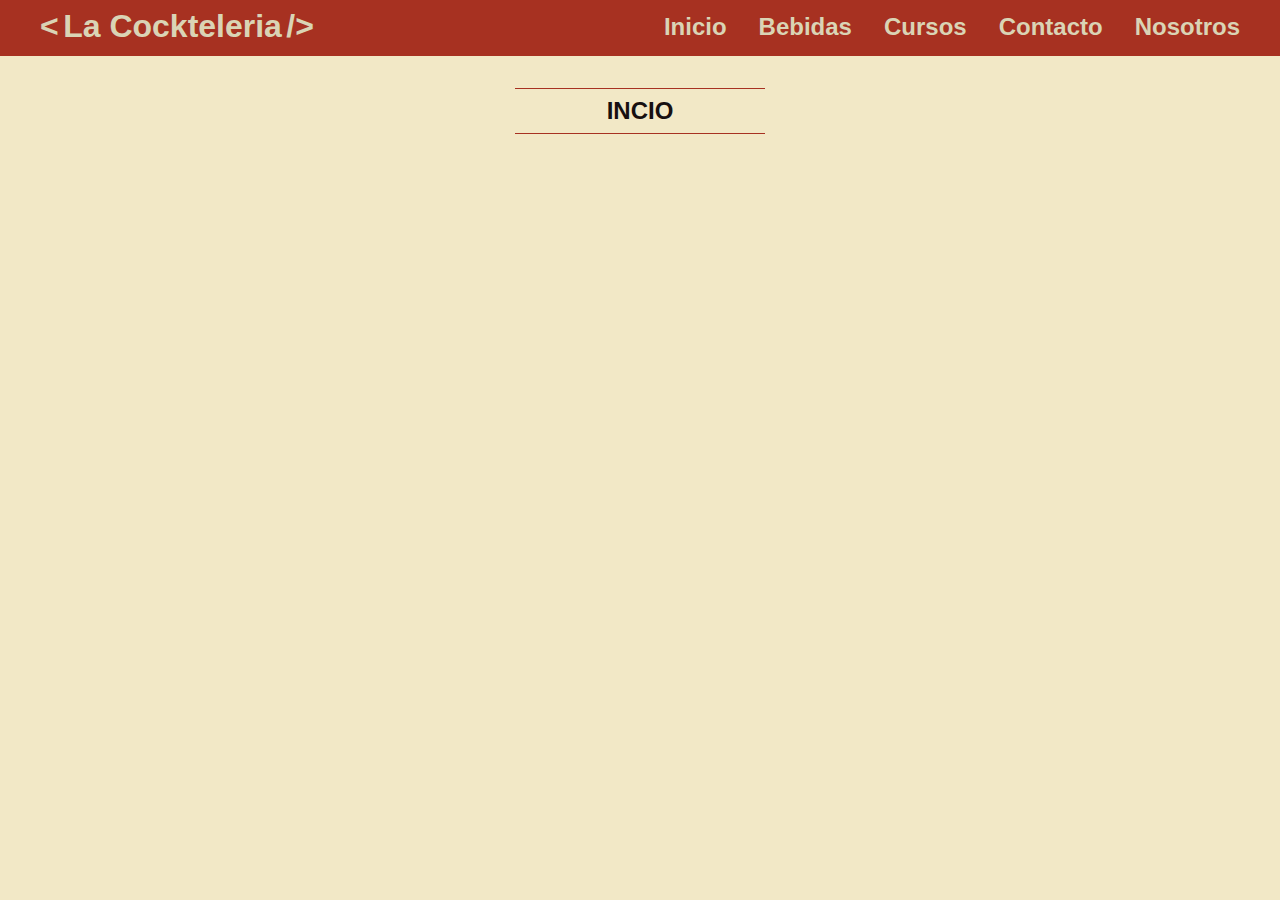
==== index.html @ a03c21a8 "added structure and contact section" ====
<!DOCTYPE html>
<html lang="es">
<head>
    <meta charset="UTF-8">
    <link rel="icon" href="./assets/icon.svg" />
    <meta name="viewport" content="width=device-width, initial-scale=1.0">
    <title>La Cockteleria</title>
    <link rel="stylesheet" href="style.css">
</head>
<body>
    <header class="header">
        <section class="container">
            <div class="logo">
                <a href="#">La Cockteleria</a>
            </div>
            <button class="menu-btn">
                <svg xmlns="http://www.w3.org/2000/svg" width="24" height="24" viewBox="0 0 24 24">
                    <path d="M4 6H20V8H4zM4 11H20V13H4zM4 16H20V18H4z" />
                </svg>
                <svg class="none" xmlns="http://www.w3.org/2000/svg" width="24" height="24" viewBox="0 0 24 24">
                    <path
                        d="M16.192 6.344L11.949 10.586 7.707 6.344 6.293 7.758 10.535 12 6.293 16.242 7.707 17.656 11.949 13.414 16.192 17.656 17.606 16.242 13.364 12 17.606 7.758z" />
                </svg>
            </button>
            <nav class="menu">
                <a href="/index.html">Inicio</a>
                <a href="/drinks.html">Bebidas</a>
                <a href="/courses.html">Cursos</a>
                <a href="/contact.html">Contacto</a>
                <a href="/about.html">Nosotros</a>
            </nav>            
        </section>
    </header>
        
    <section id="index" class="container">
        <h2 class="section-title">INCIO</h2>
    </section>
    <script src="script.js"></script>
</body>
</html>
---- style.css ----
/* ********** Custom Properties ********** */
:root {
    --first-color: #DAD4B5;
    --second-color: #A73121;
    --third-color: #F2E8C6;
    --white-color: #fff;
    --gray-dark-color: #423F3E;
    --black-color: #000;
    --link-color: #A73121;
    --title-color: #171010;
    --text-color: #423F3E;
    --black-alpha-color: rgba(0, 0, 0, 0.5);
    --font: 'Roboto', sans-serif;
    --max-width: 1200px;
    --header-height: 4rem;
  }

/* ********** Reset ********** */
html {
    box-sizing: border-box;
    font-family: var(--font);
    font-size: 16px;
    scroll-behavior: smooth;
  }
  
  *,
  *::after,
  *::before {
    box-sizing: inherit;
  }
  
  body {
    background-color:  var(--third-color);
    margin: 0;
    overflow-x: hidden;
    color: var(--text-color);
  }
  
  a {
    color: var(--link-color);
    transition: all 0.5s ease-out;
  }
  
  a:hover {
    opacity: 0.75;
  }
  
  h1 {
    margin: 0;
    font-size: 2rem;
  }
  
  h2 {
    margin: 0;
    font-size: 1.5rem;
  }
  
  h3 {
    margin: 0;
    font-size: 1.25rem;
  }
  
  h4 {
    margin: 0;
    font-size: 1rem;
  }
  
  h5 {
    margin: 0;
    font-size: 0.85rem;
  }
  
  h6 {
    margin: 0;
    font-size: 0.7rem;
  }
  
  img {
    max-width: 100%;
    height: auto;
  }
  
  p {
    line-height: 1.6;
  }
  
 @keyframes bouncel{ 
   0%{
     transform: translateY(30%);
   }
   100%{
     transform: translateY(0%);
   }
 }
 
  
  
  /* ********** Contact Form ********** */
  
  .contact-form {
    margin: 2rem auto;
    padding: 1rem;
    max-width: 800px;
  }
  
  .contact-form > * {
    padding: 0.5rem;
    margin: 1rem auto;
    display: block;
    width: 100%;
  }
  
  .contact-form input,
  .contact-form textarea {
    font-size: 0.85rem;
    font-family: var(--font);
  }
  
  .contact-form input {
    border: 0;
    padding-left: 0;
    border-bottom: thin solid var(--gray-dark-color);
  }
  
  .contact-form textarea {
    border: thin solid var(--gray-dark-color);
    resize: none;
  }
  
  .contact-form input[type="submit"] {
    margin-top: 0;
    cursor: pointer;
    transition: all 0.5s ease-out;
  }
  
  .contact-form input[type="submit"]:hover {
    opacity: 0.75;
  }
  
  .contact-form *::placeholder {
    color: var(--gray-dark-color);
  }
  
  .contact-form-response {
    padding: 1rem;
    width: 400px;
    text-align: center;
    background-color: var(--white-color);
  }
  .contact-form-response svg {
    margin-top: 2rem;
    width: 4rem;
    height: 4rem;
    fill: var(--first-color);
  }
  
  .modal#gracias:target {
    opacity: 1;
    pointer-events: auto;
  }
  
  @media screen and (min-width: 1024px) {
    .contact-form {
      display: grid;
      grid-template-columns: repeat(2, 1fr);
      column-gap: 1rem;
    }
    
    .contact-form input,
    .contact-form textarea {
      font-size: 1rem;
      background-color: var(--thrird-color);
    }
    
    .contact-form textarea,
    .contact-form-loader {
      grid-column: span 2;
    }
  
    .contact-form input[type="submit"] {
      margin-left: 0;
    }
  }
  
  /* ********** Menu ********** */
  .menu-btn {
    outline: thin solid var(--first-color);
    border: 0;
    cursor: pointer;
    border-radius: 2px;
    background-color: var(--first-color);
  }
  
  .menu-btn svg {
    fill: var(--second-color);
  }
  
  .menu {
    position: fixed;
    left: 0;
    bottom: var(--header-height);
    width: 100%;
    display: flex;
    flex-direction: column;
    background-color: var(--second-color);
    opacity: 0;
    pointer-events: none;
    transition: opacity 0.5s ease;
  }
  
  .menu.is-active {
    opacity: 1;
    pointer-events: auto;
  }
  
  .menu a {
    padding: 1rem;
    font-size: 1.5rem;
    font-weight: bold;
    text-align: center;
    text-decoration: none;
    color: var(--first-color);
  }
  
  .menu a:hover {
    color: var(--white-color);
    background-color: var(--first-color);
  }
  
  @media screen and (min-width: 1024px) {
    .menu-btn {
      display: none;
    }
  
    .menu {
      position: static;
      width: auto;
      flex-direction: row;
      opacity: 1;
      pointer-events: auto;
    }
  
    .menu a {
      padding: 0 1rem;
    }
  
    .menu a:last-child {
      padding-right: 0;
    }
  
    .menu a:hover {
      background-color: transparent;
    }
  }
  
  /* ********** Modal ********** */
  .modal {
    position: fixed;
    z-index: 999;
    top: 0;
    right: 0;
    bottom: 0;
    left: 0;
    display: flex;
    justify-content: center;
    align-items: center;
    background-color: var(--black-alpha-color);
    opacity: 0;
    pointer-events: none;
    transition: all 1s;
  }
  
  .modal-content {
    position: relative;
  }
  
  .modal-close {
    position: absolute;
    top: 1rem;
    right: 1rem;
  }
  
  .modal-close svg {
    width: 3rem;
    height: 3rem;
    fill: var(--second-color);
  }
  
  
  /* ********** Utilities ********** */
  
  
  .box-shadow-1 {
    box-shadow: 0.25rem 0.25rem 1rem rgba(82, 5, 5, 0.5);
  }
  
  .btn {
    border-radius: 0.5rem;
    padding: 1rem;
    display: inline-block;
    width: 200px;
    font-weight: bold;
    text-align: center;
    text-decoration: none;
    color: var(--first-color);
    background-color: var(--second-color) !important;
  }
  
  .container {
    margin-left: auto;
    margin-right: auto;
    max-width: var(--max-width);
  }
 
  .none {
    display: none;
  }
  
  .section {
    padding: 2rem 1rem;
  }
  
  .section-title {
    border-top: thin solid var(--second-color);
    border-bottom: thin solid var(--second-color);
    margin: 2rem auto;
    padding: 0.5rem 1rem;
    width: 250px;
    text-align: center;
    color: var(--title-color);
  }
  
  .text-center {
    text-align: center;
  }
  
  .text-left {
    text-align: left;
  }
  
  .text-right {
    text-align: right;
  }
  
  @media screen and (min-width: 1024px) {
    .full-lg-screen {
      width: 100%;
      min-height: 100vh;
    }
  
    .text-lg-center {
      text-align: center;
    }
  
    .text-lg-left {
      text-align: left;
    }
  
    .text-lg-right {
      text-align: right;
    }
  }
  
  /* ********** Site Styles ********** */
  
  .contact-card {
    margin: 1rem auto;
    padding: 1rem;
    width: 100%;
    height: 144px;
    display: flex;
    flex-direction: column;
    justify-content: space-around;
    align-items: center;
  }
  
  .contact-card > svg {
    width: 2rem;
    height: 2rem;
    fill: var(--second-color);
  }
  
  .contact-card > small {
    margin-top: -1rem;
  }
  
  .header {
    position: fixed;
    left: 0;
    bottom: 0;
    z-index: 999;
    padding: 1rem;
    width: 100%;
    height: var(--header-height);
    background-color: var(--second-color);
  }
  
  .header > .container {
    display: flex;
    justify-content: space-between;
    align-items: center;
  }
  
  .logo a{
    color: var(--first-color);
    font-weight: bold;
    font-size: 2rem;
    text-decoration: none;
  }
  .logo::before{
    content: "<";
    color: var(--first-color);
    font-weight: bold;
    font-size: 2rem;
  }
  .logo::after{
    content: "/>";
    color: var(--first-color);
    font-weight: bold;
    font-size: 2rem;
  }
  
  
  .social-media a {
    padding: 0 0.4rem;
    text-decoration: none;
  }
  
  .social-media img {
    width: 1rem;
    height: 1rem;
  }
  
  @media screen and (min-width: 768px) {
    .contact-cards {
      display: grid;
      grid-template-columns: repeat(2, 48%);
      justify-content: space-between;    }
  

  }
  
  @media screen and (min-width: 1024px) {
    .contact-cards {
      grid-template-columns: repeat(4, 24%);
    }
  
    .footer {
      margin-bottom: 0;
    }
  
    .header {
      position: sticky;
      top: 0;
      padding: 0.5rem;
      height: calc(var(--header-height) - 0.5rem);
    }
  }
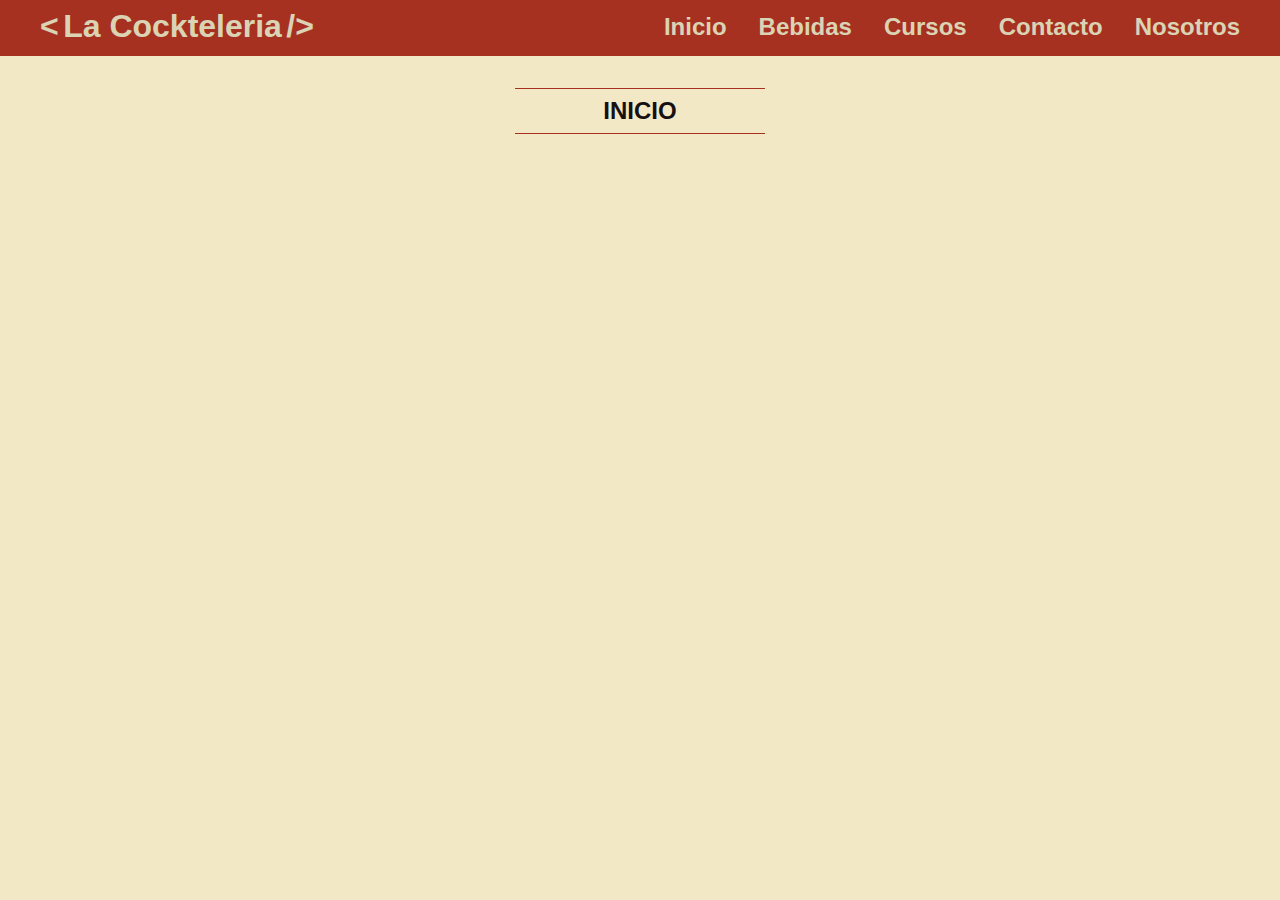
==== commit 3bc619fc: "Fix_Index" ====
--- a/index.html
+++ b/index.html
@@ -33,7 +33,7 @@
     </header>
         
     <section id="index" class="container">
-        <h2 class="section-title">INCIO</h2>
+        <h2 class="section-title">INICIO</h2>
     </section>
     <script src="script.js"></script>
 </body>
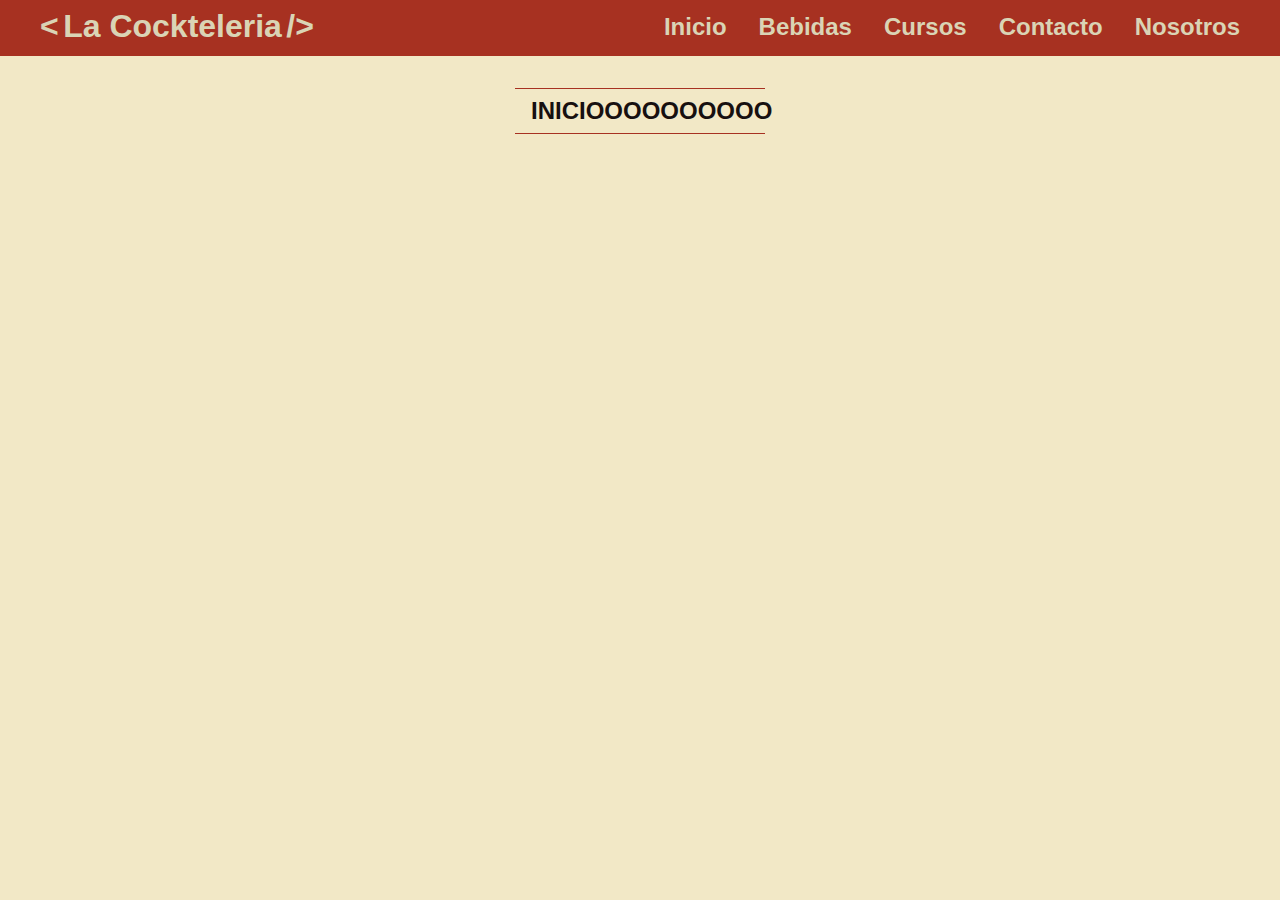
==== commit 7d1d7544: "prueba" ====
--- a/index.html
+++ b/index.html
@@ -33,7 +33,7 @@
     </header>
         
     <section id="index" class="container">
-        <h2 class="section-title">INICIO</h2>
+        <h2 class="section-title">INICIOOOOOOOOOO</h2>
     </section>
     <script src="script.js"></script>
 </body>
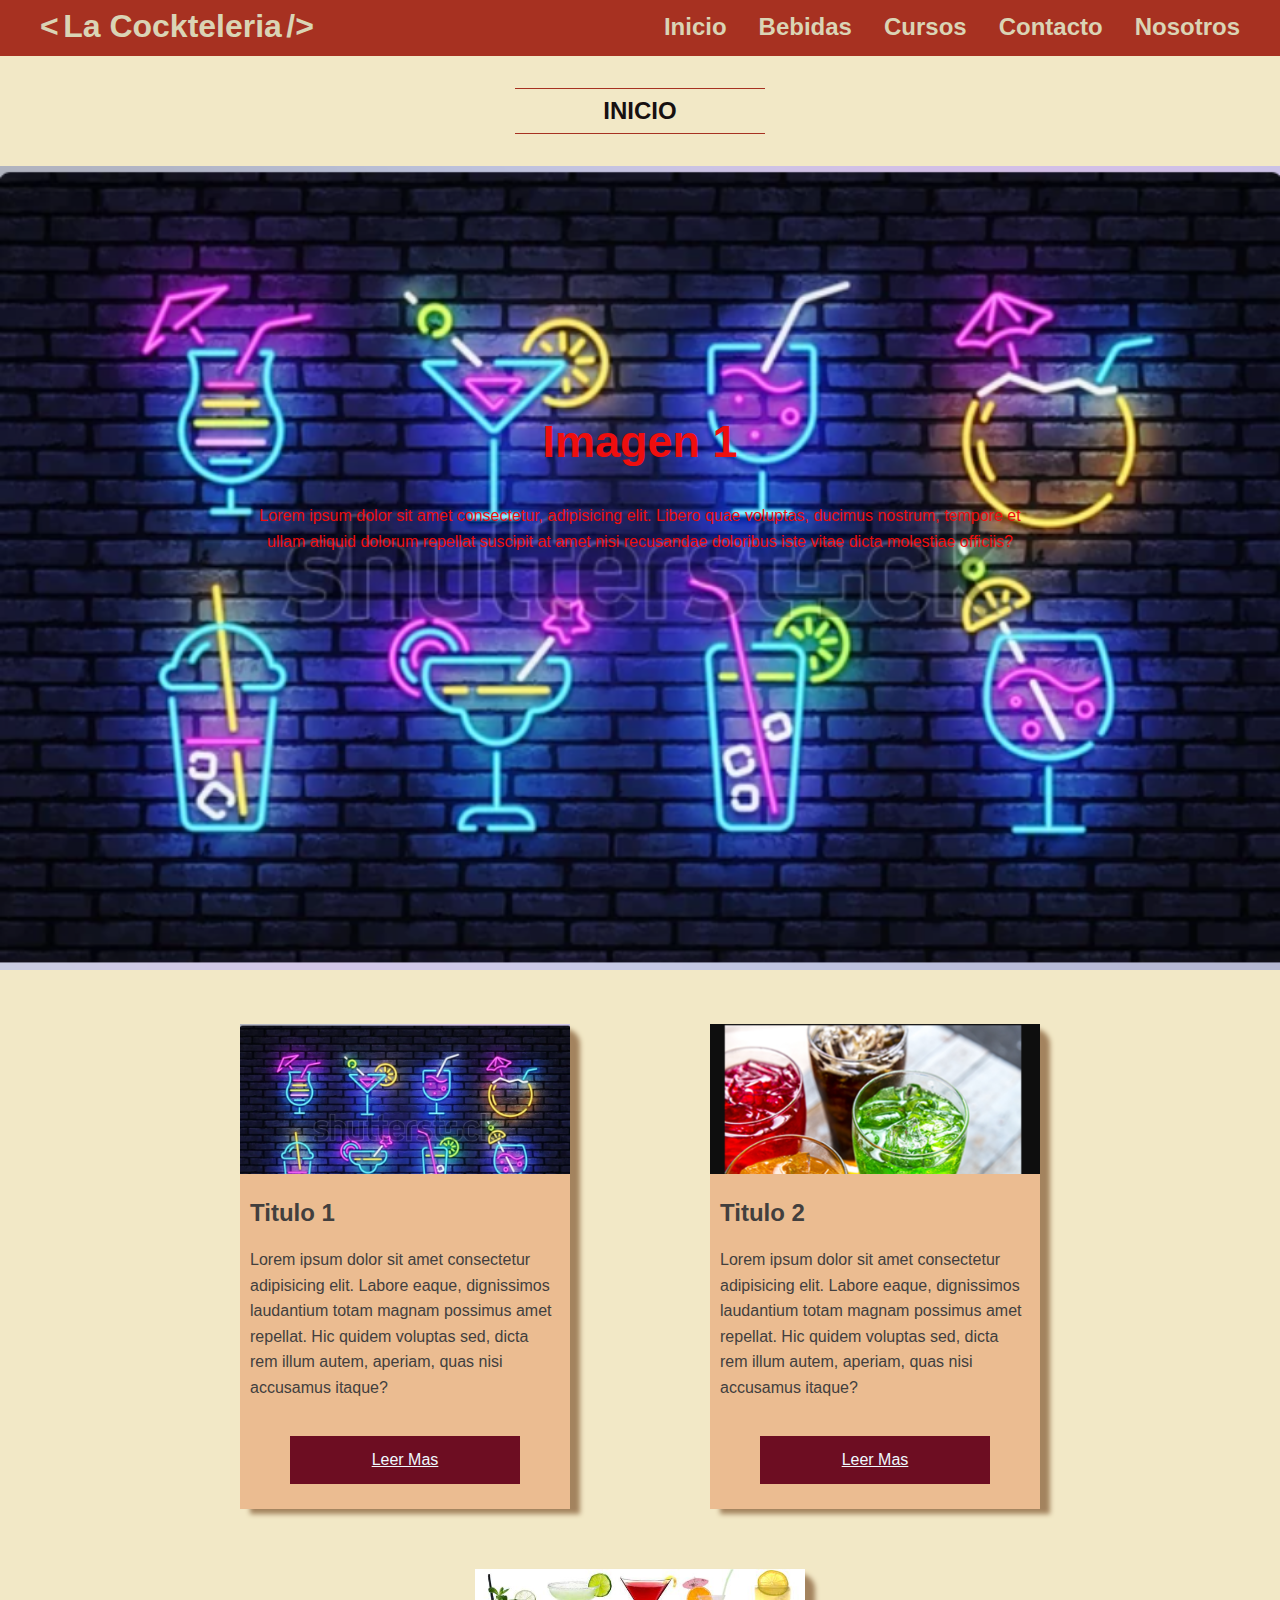
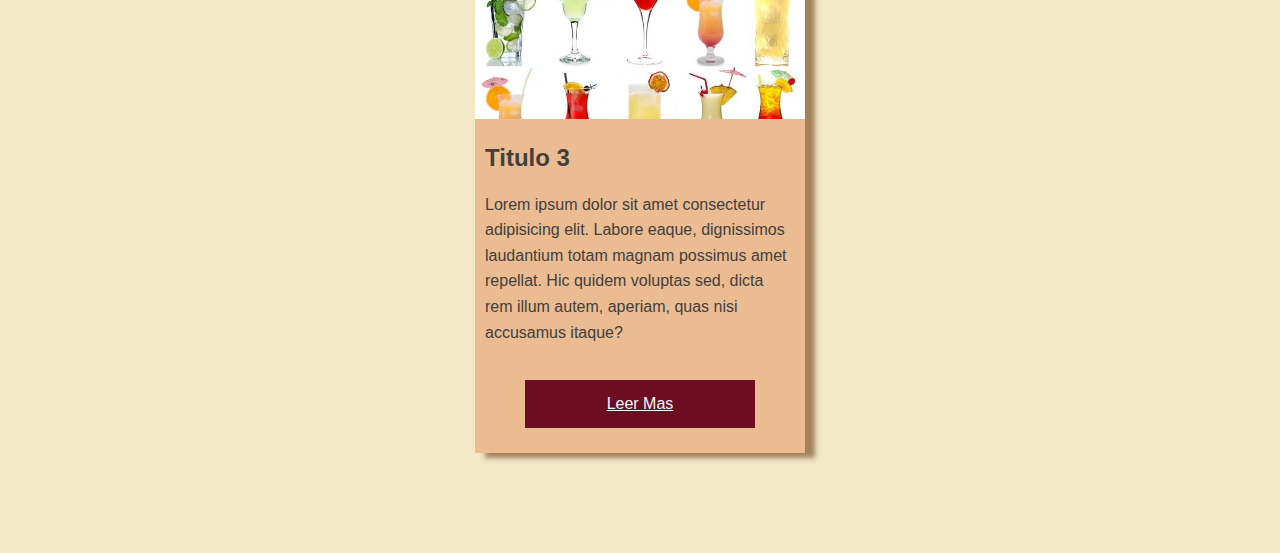
==== commit 19e5bf3d: "carrucel y cartas" ====
--- a/index.html
+++ b/index.html
@@ -5,7 +5,9 @@
     <link rel="icon" href="./assets/icon.svg" />
     <meta name="viewport" content="width=device-width, initial-scale=1.0">
     <title>La Cockteleria</title>
+    <link rel="stylesheet" href="styleinicio.css">
     <link rel="stylesheet" href="style.css">
+    
 </head>
 <body>
     <header class="header">
@@ -33,8 +35,88 @@
     </header>
         
     <section id="index" class="container">
-        <h2 class="section-title">INICIOOOOOOOOOO</h2>
+        <h2 class="section-title">INICIO</h2>
     </section>
     <script src="script.js"></script>
+  
+     <div class="slider-box">
+     <ul>
+        <li>
+            <img src="foto1.PNG" alt="">
+            <div class="textocarrucel">
+                <h2>Imagen 1</h2>
+                <p> Lorem ipsum dolor sit amet consectetur, adipisicing elit. Libero quae 
+                    voluptas, ducimus nostrum, tempore et ullam aliquid dolorum repellat 
+                    suscipit at amet nisi recusandae doloribus iste vitae dicta molestiae 
+                    officiis?</p>
+            
+            </div>
+        </li>
+        <li>
+            <img src="foto2.PNG" alt="">
+            <div class="textocarrucel">
+                <h2>Imagen 2</h2>
+                <p> Lorem ipsum dolor sit amet consectetur, adipisicing elit. Libero quae 
+                    voluptas, ducimus nostrum, tempore et ullam aliquid dolorum repellat 
+                    suscipit at amet nisi recusandae doloribus iste vitae dicta molestiae 
+                    officiis?</p>
+            
+            </div>
+        </li>
+        <li>
+            <img src="productos-diaego.jpg" alt="">
+            <div class="textocarrucel">
+                <h2>Imagen 3</h2>
+                <p> Lorem ipsum dolor sit amet consectetur, adipisicing elit. Libero quae 
+                    voluptas, ducimus nostrum, tempore et ullam aliquid dolorum repellat 
+                    suscipit at amet nisi recusandae doloribus iste vitae dicta molestiae 
+                    officiis?</p>
+            
+            </div>
+        </li>
+        <li>
+            <img src="IMAGEN-kArE-U21627094969fhG-620x370@abc.jpg" alt="">
+            <div class="textocarrucel">
+                <h2>Imagen 4</h2>
+                <p> Lorem ipsum dolor sit amet consectetur, adipisicing elit. Libero quae 
+                    voluptas, ducimus nostrum, tempore et ullam aliquid dolorum repellat 
+                    suscipit at amet nisi recusandae doloribus iste vitae dicta molestiae 
+                    officiis?</p>
+            
+            </div>
+        </li>
+     </ul>   
+    </div>
+    <section class="contenedor">
+        <div class="carta">
+        <div class="card-img car-1"></div>
+        <h2>Titulo 1</h2>
+        <p>Lorem ipsum dolor sit amet consectetur adipisicing elit.
+            Labore eaque, dignissimos laudantium totam magnam possimus amet repellat.
+            Hic quidem voluptas sed, dicta rem illum autem, aperiam, quas nisi accusamus 
+            itaque?</p>
+            <a href="">Leer Mas</a>
+        </div>
+        <div class="carta">
+            <div class="card-img car-2"></div>
+            <h2>Titulo 2</h2>
+            <p>Lorem ipsum dolor sit amet consectetur adipisicing elit.
+                Labore eaque, dignissimos laudantium totam magnam possimus amet repellat.
+                Hic quidem voluptas sed, dicta rem illum autem, aperiam, quas nisi accusamus 
+                itaque?</p>
+                <a href="">Leer Mas</a>
+            </div>
+            <div class="carta">
+                <div class="card-img car-3 "></div>
+                <h2>Titulo 3</h2>
+                <p>Lorem ipsum dolor sit amet consectetur adipisicing elit.
+                    Labore eaque, dignissimos laudantium totam magnam possimus amet repellat.
+                    Hic quidem voluptas sed, dicta rem illum autem, aperiam, quas nisi accusamus 
+                    itaque?</p>
+                    <a href="">Leer Mas</a>
+                </div>
+    </section>
+  </body>
+</html>
 </body>
 </html>--- a/styleinicio.css
+++ b/styleinicio.css
@@ -0,0 +1,135 @@
+* {
+    margin: 0;
+    padding: 0;
+    box-sizing: border-box;
+}
+
+.slider-box{
+    width: 1280px;
+    height: auto;
+    margin: auto;
+    overflow: hidden;
+}
+
+.slider-box ul {
+    display: flex;
+    padding: 0;
+    width: 400%;
+    animation: slide 20s infinite alternate ease-in-out;
+    -webkit-animation: slide 20s infinite alternate ease-in-out;
+}
+.slider-box li {
+    width: 100%;
+    list-style: none;
+    position: relative;
+}
+.textocarrucel{
+    position: absolute;
+    text-align: center;
+    padding: 0 250px;
+    top: 250px;
+    color: #ee0e0e;
+}
+.textocarrucel h2{
+    font-size: 45px;
+    margin-bottom: 35px;
+}
+.slider-box img{
+    width: 100%;
+}
+@keyframes slide {
+    0% {margin-left: 0;}
+    20% {margin-left: 0;}
+    25% {margin-left: -100%;}
+    45% {margin-left: -100%;}
+    50% {margin-left: -200%;}
+    70% {margin-left: -200%;}
+    75% {margin-left: -300%;}
+    100% {margin-left: -300%;}
+}
+@media(max-width: 991px){
+  body{
+    padding: 30px;
+  }
+
+.slider-box { 
+    width: 100%;
+  }
+  .textocarrucel{
+    top: 50px;
+    padding: 0 35px;
+  }
+  .textocarrucel h2{ 
+    font-size: 35px;
+    margin-bottom: 15px;
+}
+.textocarrucel p {
+font-size: 15px;
+}
+}
+.contenedor{
+    margin: 10px 10px 70px 10px;
+    padding: auto;
+    display: flex;
+    justify-content: center;
+    flex-wrap: wrap;
+    
+
+}
+.carta{
+    background-color: #ebbc91;
+    width: 330px;
+    /* height: 400px; */
+    margin: 30px 70px;
+    border-radius:15px 15px 0 0  ;
+    -webkit-border-radius:15px 15px 0 0  ;
+    -moz-border-radius:15px 15px 0 0  ;
+    -ms-border-radius:15px 15px 0 0  ;
+    -o-border-radius:15px 15px 0 0  ;
+    box-shadow: 10px 5px 5px rgb(163, 131, 94);
+}
+.card-img{
+    background-color: rgb(173, 43, 10);
+    height: 150px;
+    margin-bottom: 15px;
+    background-size: cover;
+}
+.car-1 {
+    background-image: url(foto1.PNG);
+}
+.car-2 {
+    background-image: url(foto2.PNG);
+}
+.car-3 {
+    background-image: url(IMAGEN-kArE-U21627094969fhG-620x370@abc.jpg);
+}
+.carta h2{
+ padding: 10px;
+}
+.carta p{
+   padding: 10px; 
+}
+.carta a {
+    background-color: rgb(109, 13, 34);
+    color: aliceblue;
+    padding: 15px 20px;
+    display: block;
+    text-align: center;
+    margin: 25px 50px;
+}
+.carta:hover{
+    color: rgb(237, 210, 173);
+    background-color: rgb(185, 58, 19);
+    transform: scale(1.03);
+    -webkit-transform: scale(1.03);
+    -moz-transform: scale(1.03);
+    -ms-transform: scale(1.03);
+    -o-transform: scale(1.03);
+    transition: all 1s ease;
+    -webkit-transition: all 1s ease;
+    -moz-transition: all 1s ease;
+    -ms-transition: all 1s ease;
+    -o-transition: all 1s ease;
+    text-decoration: none;
+}
+
--- a/style.css
+++ b/style.css
@@ -1,458 +1,452 @@
 /* ********** Custom Properties ********** */
 :root {
-    --first-color: #DAD4B5;
-    --second-color: #A73121;
-    --third-color: #F2E8C6;
-    --white-color: #fff;
-    --gray-dark-color: #423F3E;
-    --black-color: #000;
-    --link-color: #A73121;
-    --title-color: #171010;
-    --text-color: #423F3E;
-    --black-alpha-color: rgba(0, 0, 0, 0.5);
-    --font: 'Roboto', sans-serif;
-    --max-width: 1200px;
-    --header-height: 4rem;
-  }
+  --first-color: #dad4b5;
+  --second-color: #a73121;
+  --third-color: #f2e8c6;
+  --white-color: #fff;
+  --gray-dark-color: #423f3e;
+  --black-color: #000;
+  --link-color: #a73121;
+  --title-color: #171010;
+  --text-color: #423f3e;
+  --black-alpha-color: rgba(0, 0, 0, 0.5);
+  --font: 'Roboto', sans-serif;
+  --max-width: 1200px;
+  --header-height: 4rem;
+}
 
 /* ********** Reset ********** */
 html {
-    box-sizing: border-box;
-    font-family: var(--font);
-    font-size: 16px;
-    scroll-behavior: smooth;
-  }
-  
-  *,
-  *::after,
-  *::before {
-    box-sizing: inherit;
-  }
-  
-  body {
-    background-color:  var(--third-color);
-    margin: 0;
-    overflow-x: hidden;
-    color: var(--text-color);
-  }
-  
-  a {
-    color: var(--link-color);
-    transition: all 0.5s ease-out;
-  }
-  
-  a:hover {
-    opacity: 0.75;
-  }
-  
-  h1 {
-    margin: 0;
-    font-size: 2rem;
-  }
-  
-  h2 {
-    margin: 0;
-    font-size: 1.5rem;
-  }
-  
-  h3 {
-    margin: 0;
-    font-size: 1.25rem;
-  }
-  
-  h4 {
-    margin: 0;
-    font-size: 1rem;
-  }
-  
-  h5 {
-    margin: 0;
-    font-size: 0.85rem;
-  }
-  
-  h6 {
-    margin: 0;
-    font-size: 0.7rem;
-  }
-  
-  img {
-    max-width: 100%;
-    height: auto;
-  }
-  
-  p {
-    line-height: 1.6;
-  }
-  
- @keyframes bouncel{ 
-   0%{
-     transform: translateY(30%);
-   }
-   100%{
-     transform: translateY(0%);
-   }
- }
- 
-  
-  
-  /* ********** Contact Form ********** */
-  
+  box-sizing: border-box;
+  font-family: var(--font);
+  font-size: 16px;
+  scroll-behavior: smooth;
+}
+
+*,
+*::after,
+*::before {
+  box-sizing: inherit;
+}
+
+body {
+  background-color: var(--third-color);
+  margin: 0;
+  overflow-x: hidden;
+  color: var(--text-color);
+}
+
+a {
+  color: var(--link-color);
+  transition: all 0.5s ease-out;
+}
+
+a:hover {
+  opacity: 0.75;
+}
+
+h1 {
+  margin: 0;
+  font-size: 2rem;
+}
+
+h2 {
+  margin: 0;
+  font-size: 1.5rem;
+}
+
+h3 {
+  margin: 0;
+  font-size: 1.25rem;
+}
+
+h4 {
+  margin: 0;
+  font-size: 1rem;
+}
+
+h5 {
+  margin: 0;
+  font-size: 0.85rem;
+}
+
+h6 {
+  margin: 0;
+  font-size: 0.7rem;
+}
+
+img {
+  max-width: 100%;
+  height: auto;
+}
+
+p {
+  line-height: 1.6;
+}
+
+@keyframes bouncel {
+  0% {
+    transform: translateY(30%);
+  }
+  100% {
+    transform: translateY(0%);
+  }
+}
+
+/* ********** Contact Form ********** */
+
+.contact-form {
+  margin: 2rem auto;
+  padding: 1rem;
+  max-width: 800px;
+}
+
+.contact-form > * {
+  padding: 0.5rem;
+  margin: 1rem auto;
+  display: block;
+  width: 100%;
+}
+
+.contact-form input,
+.contact-form textarea {
+  font-size: 0.85rem;
+  font-family: var(--font);
+}
+
+.contact-form input {
+  border: 0;
+  padding-left: 0;
+  border-bottom: thin solid var(--gray-dark-color);
+}
+
+.contact-form textarea {
+  border: thin solid var(--gray-dark-color);
+  resize: none;
+}
+
+.contact-form input[type='submit'] {
+  margin-top: 0;
+  cursor: pointer;
+  transition: all 0.5s ease-out;
+}
+
+.contact-form input[type='submit']:hover {
+  opacity: 0.75;
+}
+
+.contact-form *::placeholder {
+  color: var(--gray-dark-color);
+}
+
+.contact-form-response {
+  padding: 1rem;
+  width: 400px;
+  text-align: center;
+  background-color: var(--white-color);
+}
+.contact-form-response svg {
+  margin-top: 2rem;
+  width: 4rem;
+  height: 4rem;
+  fill: var(--first-color);
+}
+
+.modal#gracias:target {
+  opacity: 1;
+  pointer-events: auto;
+}
+
+@media screen and (min-width: 1024px) {
   .contact-form {
-    margin: 2rem auto;
-    padding: 1rem;
-    max-width: 800px;
-  }
-  
-  .contact-form > * {
-    padding: 0.5rem;
-    margin: 1rem auto;
-    display: block;
-    width: 100%;
-  }
-  
+    display: grid;
+    grid-template-columns: repeat(2, 1fr);
+    column-gap: 1rem;
+  }
+
   .contact-form input,
   .contact-form textarea {
-    font-size: 0.85rem;
-    font-family: var(--font);
-  }
-  
-  .contact-form input {
-    border: 0;
-    padding-left: 0;
-    border-bottom: thin solid var(--gray-dark-color);
-  }
-  
-  .contact-form textarea {
-    border: thin solid var(--gray-dark-color);
-    resize: none;
-  }
-  
-  .contact-form input[type="submit"] {
-    margin-top: 0;
-    cursor: pointer;
-    transition: all 0.5s ease-out;
-  }
-  
-  .contact-form input[type="submit"]:hover {
-    opacity: 0.75;
-  }
-  
-  .contact-form *::placeholder {
-    color: var(--gray-dark-color);
-  }
-  
-  .contact-form-response {
-    padding: 1rem;
-    width: 400px;
-    text-align: center;
-    background-color: var(--white-color);
-  }
-  .contact-form-response svg {
-    margin-top: 2rem;
-    width: 4rem;
-    height: 4rem;
-    fill: var(--first-color);
-  }
-  
-  .modal#gracias:target {
+    font-size: 1rem;
+    background-color: var(--thrird-color);
+  }
+
+  .contact-form textarea,
+  .contact-form-loader {
+    grid-column: span 2;
+  }
+
+  .contact-form input[type='submit'] {
+    margin-left: 0;
+  }
+}
+
+/* ********** Menu ********** */
+.menu-btn {
+  outline: thin solid var(--first-color);
+  border: 0;
+  cursor: pointer;
+  border-radius: 2px;
+  background-color: var(--first-color);
+}
+
+.menu-btn svg {
+  fill: var(--second-color);
+}
+
+.menu {
+  position: fixed;
+  left: 0;
+  bottom: var(--header-height);
+  width: 100%;
+  display: flex;
+  flex-direction: column;
+  background-color: var(--second-color);
+  opacity: 0;
+  pointer-events: none;
+  transition: opacity 0.5s ease;
+}
+
+.menu.is-active {
+  opacity: 1;
+  pointer-events: auto;
+}
+
+.menu a {
+  padding: 1rem;
+  font-size: 1.5rem;
+  font-weight: bold;
+  text-align: center;
+  text-decoration: none;
+  color: var(--first-color);
+}
+
+.menu a:hover {
+  color: var(--white-color);
+  background-color: var(--first-color);
+}
+
+@media screen and (min-width: 1024px) {
+  .menu-btn {
+    display: none;
+  }
+
+  .menu {
+    position: static;
+    width: auto;
+    flex-direction: row;
     opacity: 1;
     pointer-events: auto;
   }
-  
-  @media screen and (min-width: 1024px) {
-    .contact-form {
-      display: grid;
-      grid-template-columns: repeat(2, 1fr);
-      column-gap: 1rem;
-    }
-    
-    .contact-form input,
-    .contact-form textarea {
-      font-size: 1rem;
-      background-color: var(--thrird-color);
-    }
-    
-    .contact-form textarea,
-    .contact-form-loader {
-      grid-column: span 2;
-    }
-  
-    .contact-form input[type="submit"] {
-      margin-left: 0;
-    }
-  }
-  
-  /* ********** Menu ********** */
-  .menu-btn {
-    outline: thin solid var(--first-color);
-    border: 0;
-    cursor: pointer;
-    border-radius: 2px;
-    background-color: var(--first-color);
-  }
-  
-  .menu-btn svg {
-    fill: var(--second-color);
-  }
-  
-  .menu {
-    position: fixed;
-    left: 0;
-    bottom: var(--header-height);
+
+  .menu a {
+    padding: 0 1rem;
+  }
+
+  .menu a:last-child {
+    padding-right: 0;
+  }
+
+  .menu a:hover {
+    background-color: transparent;
+  }
+}
+
+/* ********** Modal ********** */
+.modal {
+  position: fixed;
+  z-index: 999;
+  top: 0;
+  right: 0;
+  bottom: 0;
+  left: 0;
+  display: flex;
+  justify-content: center;
+  align-items: center;
+  background-color: var(--black-alpha-color);
+  opacity: 0;
+  pointer-events: none;
+  transition: all 1s;
+}
+
+.modal-content {
+  position: relative;
+}
+
+.modal-close {
+  position: absolute;
+  top: 1rem;
+  right: 1rem;
+}
+
+.modal-close svg {
+  width: 3rem;
+  height: 3rem;
+  fill: var(--second-color);
+}
+
+/* ********** Utilities ********** */
+
+.box-shadow-1 {
+  box-shadow: 0.25rem 0.25rem 1rem rgba(82, 5, 5, 0.5);
+}
+
+.btn {
+  border-radius: 0.5rem;
+  padding: 1rem;
+  display: inline-block;
+  width: 200px;
+  font-weight: bold;
+  text-align: center;
+  text-decoration: none;
+  color: var(--first-color);
+  background-color: var(--second-color) !important;
+}
+
+.container {
+  margin-left: auto;
+  margin-right: auto;
+  max-width: var(--max-width);
+}
+
+.none {
+  display: none;
+}
+
+.section {
+  padding: 2rem 1rem;
+}
+
+.section-title {
+  border-top: thin solid var(--second-color);
+  border-bottom: thin solid var(--second-color);
+  margin: 2rem auto;
+  padding: 0.5rem 1rem;
+  width: 250px;
+  text-align: center;
+  color: var(--title-color);
+}
+
+.text-center {
+  text-align: center;
+}
+
+.text-left {
+  text-align: left;
+}
+
+.text-right {
+  text-align: right;
+}
+
+@media screen and (min-width: 1024px) {
+  .full-lg-screen {
     width: 100%;
-    display: flex;
-    flex-direction: column;
-    background-color: var(--second-color);
-    opacity: 0;
-    pointer-events: none;
-    transition: opacity 0.5s ease;
-  }
-  
-  .menu.is-active {
-    opacity: 1;
-    pointer-events: auto;
-  }
-  
-  .menu a {
-    padding: 1rem;
-    font-size: 1.5rem;
-    font-weight: bold;
+    min-height: 100vh;
+  }
+
+  .text-lg-center {
     text-align: center;
-    text-decoration: none;
-    color: var(--first-color);
-  }
-  
-  .menu a:hover {
-    color: var(--white-color);
-    background-color: var(--first-color);
-  }
-  
-  @media screen and (min-width: 1024px) {
-    .menu-btn {
-      display: none;
-    }
-  
-    .menu {
-      position: static;
-      width: auto;
-      flex-direction: row;
-      opacity: 1;
-      pointer-events: auto;
-    }
-  
-    .menu a {
-      padding: 0 1rem;
-    }
-  
-    .menu a:last-child {
-      padding-right: 0;
-    }
-  
-    .menu a:hover {
-      background-color: transparent;
-    }
-  }
-  
-  /* ********** Modal ********** */
-  .modal {
-    position: fixed;
-    z-index: 999;
+  }
+
+  .text-lg-left {
+    text-align: left;
+  }
+
+  .text-lg-right {
+    text-align: right;
+  }
+}
+
+/* ********** Site Styles ********** */
+
+.contact-card {
+  margin: 1rem auto;
+  padding: 1rem;
+  width: 100%;
+  height: 144px;
+  display: flex;
+  flex-direction: column;
+  justify-content: space-around;
+  align-items: center;
+}
+
+.contact-card > svg {
+  width: 2rem;
+  height: 2rem;
+  fill: var(--second-color);
+}
+
+.contact-card > small {
+  margin-top: -1rem;
+}
+
+.header {
+  position: fixed;
+  left: 0;
+  bottom: 0;
+  z-index: 999;
+  padding: 1rem;
+  width: 100%;
+  height: var(--header-height);
+  background-color: var(--second-color);
+}
+
+.header > .container {
+  display: flex;
+  justify-content: space-between;
+  align-items: center;
+}
+
+.logo a {
+  color: var(--first-color);
+  font-weight: bold;
+  font-size: 2rem;
+  text-decoration: none;
+}
+.logo::before {
+  content: '<';
+  color: var(--first-color);
+  font-weight: bold;
+  font-size: 2rem;
+}
+.logo::after {
+  content: '/>';
+  color: var(--first-color);
+  font-weight: bold;
+  font-size: 2rem;
+}
+
+.social-media a {
+  padding: 0 0.4rem;
+  text-decoration: none;
+}
+
+.social-media img {
+  width: 1rem;
+  height: 1rem;
+}
+
+@media screen and (min-width: 768px) {
+  .contact-cards {
+    display: grid;
+    grid-template-columns: repeat(2, 48%);
+    justify-content: space-between;
+  }
+}
+
+@media screen and (min-width: 1024px) {
+  .contact-cards {
+    grid-template-columns: repeat(4, 24%);
+  }
+
+  .footer {
+    margin-bottom: 0;
+  }
+
+  .header {
+    position: sticky;
     top: 0;
-    right: 0;
-    bottom: 0;
-    left: 0;
-    display: flex;
-    justify-content: center;
-    align-items: center;
-    background-color: var(--black-alpha-color);
-    opacity: 0;
-    pointer-events: none;
-    transition: all 1s;
-  }
-  
-  .modal-content {
-    position: relative;
-  }
-  
-  .modal-close {
-    position: absolute;
-    top: 1rem;
-    right: 1rem;
-  }
-  
-  .modal-close svg {
-    width: 3rem;
-    height: 3rem;
-    fill: var(--second-color);
-  }
-  
-  
-  /* ********** Utilities ********** */
-  
-  
-  .box-shadow-1 {
-    box-shadow: 0.25rem 0.25rem 1rem rgba(82, 5, 5, 0.5);
-  }
-  
-  .btn {
-    border-radius: 0.5rem;
-    padding: 1rem;
-    display: inline-block;
-    width: 200px;
-    font-weight: bold;
-    text-align: center;
-    text-decoration: none;
-    color: var(--first-color);
-    background-color: var(--second-color) !important;
-  }
-  
-  .container {
-    margin-left: auto;
-    margin-right: auto;
-    max-width: var(--max-width);
-  }
- 
-  .none {
-    display: none;
-  }
-  
-  .section {
-    padding: 2rem 1rem;
-  }
-  
-  .section-title {
-    border-top: thin solid var(--second-color);
-    border-bottom: thin solid var(--second-color);
-    margin: 2rem auto;
-    padding: 0.5rem 1rem;
-    width: 250px;
-    text-align: center;
-    color: var(--title-color);
-  }
-  
-  .text-center {
-    text-align: center;
-  }
-  
-  .text-left {
-    text-align: left;
-  }
-  
-  .text-right {
-    text-align: right;
-  }
-  
-  @media screen and (min-width: 1024px) {
-    .full-lg-screen {
-      width: 100%;
-      min-height: 100vh;
-    }
-  
-    .text-lg-center {
-      text-align: center;
-    }
-  
-    .text-lg-left {
-      text-align: left;
-    }
-  
-    .text-lg-right {
-      text-align: right;
-    }
-  }
-  
-  /* ********** Site Styles ********** */
-  
-  .contact-card {
-    margin: 1rem auto;
-    padding: 1rem;
-    width: 100%;
-    height: 144px;
-    display: flex;
-    flex-direction: column;
-    justify-content: space-around;
-    align-items: center;
-  }
-  
-  .contact-card > svg {
-    width: 2rem;
-    height: 2rem;
-    fill: var(--second-color);
-  }
-  
-  .contact-card > small {
-    margin-top: -1rem;
-  }
-  
-  .header {
-    position: fixed;
-    left: 0;
-    bottom: 0;
-    z-index: 999;
-    padding: 1rem;
-    width: 100%;
-    height: var(--header-height);
-    background-color: var(--second-color);
-  }
-  
-  .header > .container {
-    display: flex;
-    justify-content: space-between;
-    align-items: center;
-  }
-  
-  .logo a{
-    color: var(--first-color);
-    font-weight: bold;
-    font-size: 2rem;
-    text-decoration: none;
-  }
-  .logo::before{
-    content: "<";
-    color: var(--first-color);
-    font-weight: bold;
-    font-size: 2rem;
-  }
-  .logo::after{
-    content: "/>";
-    color: var(--first-color);
-    font-weight: bold;
-    font-size: 2rem;
-  }
-  
-  
-  .social-media a {
-    padding: 0 0.4rem;
-    text-decoration: none;
-  }
-  
-  .social-media img {
-    width: 1rem;
-    height: 1rem;
-  }
-  
-  @media screen and (min-width: 768px) {
-    .contact-cards {
-      display: grid;
-      grid-template-columns: repeat(2, 48%);
-      justify-content: space-between;    }
-  
-
-  }
-  
-  @media screen and (min-width: 1024px) {
-    .contact-cards {
-      grid-template-columns: repeat(4, 24%);
-    }
-  
-    .footer {
-      margin-bottom: 0;
-    }
-  
-    .header {
-      position: sticky;
-      top: 0;
-      padding: 0.5rem;
-      height: calc(var(--header-height) - 0.5rem);
-    }
-  }+    padding: 0.5rem;
+    height: calc(var(--header-height) - 0.5rem);
+  }
+}
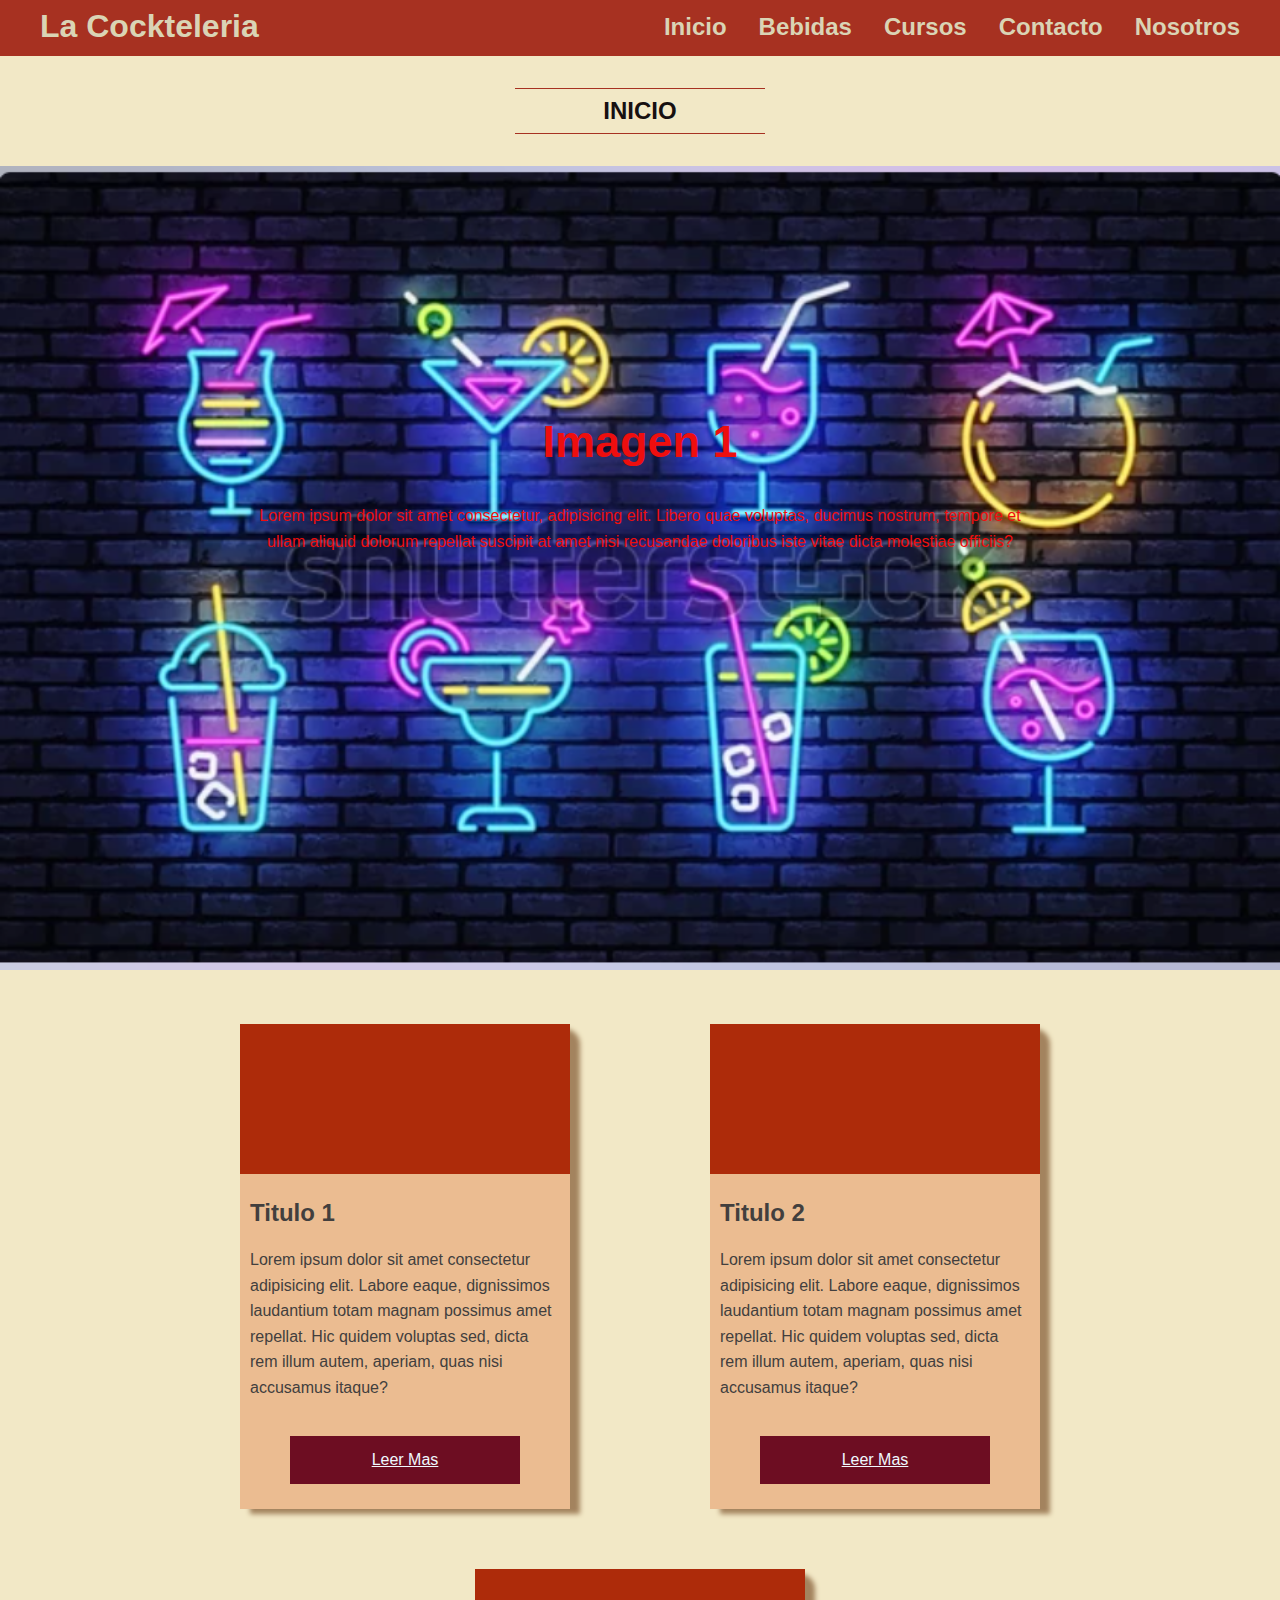
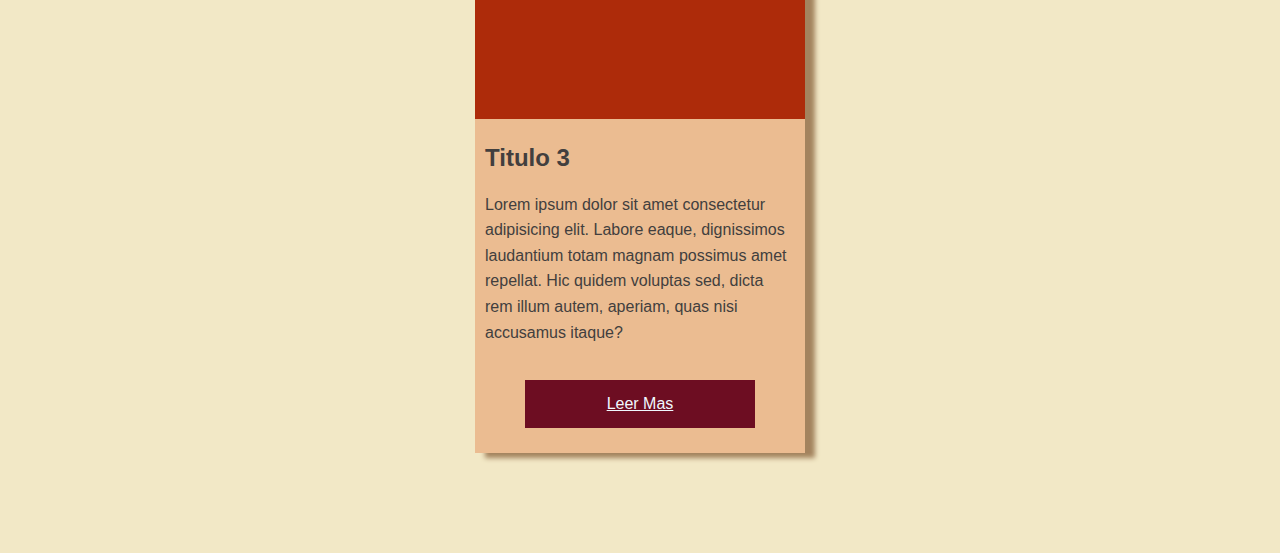
==== commit 4fc2acda: "add favicon" ====
--- a/index.html
+++ b/index.html
@@ -2,11 +2,11 @@
 <html lang="es">
 <head>
     <meta charset="UTF-8">
-    <link rel="icon" href="./assets/icon.svg" />
+    <link rel="icon" href="./assets/icon.png" />
     <meta name="viewport" content="width=device-width, initial-scale=1.0">
     <title>La Cockteleria</title>
-    <link rel="stylesheet" href="styleinicio.css">
-    <link rel="stylesheet" href="style.css">
+    <link rel="stylesheet" href="./style/inicio.css">
+    <link rel="stylesheet" href="./style/style.css">
     
 </head>
 <body>
--- a/style/inicio.css
+++ b/style/inicio.css
@@ -0,0 +1,135 @@
+* {
+    margin: 0;
+    padding: 0;
+    box-sizing: border-box;
+}
+
+.slider-box{
+    width: 1280px;
+    height: auto;
+    margin: auto;
+    overflow: hidden;
+}
+
+.slider-box ul {
+    display: flex;
+    padding: 0;
+    width: 400%;
+    animation: slide 20s infinite alternate ease-in-out;
+    -webkit-animation: slide 20s infinite alternate ease-in-out;
+}
+.slider-box li {
+    width: 100%;
+    list-style: none;
+    position: relative;
+}
+.textocarrucel{
+    position: absolute;
+    text-align: center;
+    padding: 0 250px;
+    top: 250px;
+    color: #ee0e0e;
+}
+.textocarrucel h2{
+    font-size: 45px;
+    margin-bottom: 35px;
+}
+.slider-box img{
+    width: 100%;
+}
+@keyframes slide {
+    0% {margin-left: 0;}
+    20% {margin-left: 0;}
+    25% {margin-left: -100%;}
+    45% {margin-left: -100%;}
+    50% {margin-left: -200%;}
+    70% {margin-left: -200%;}
+    75% {margin-left: -300%;}
+    100% {margin-left: -300%;}
+}
+@media(max-width: 991px){
+  body{
+    padding: 30px;
+  }
+
+.slider-box { 
+    width: 100%;
+  }
+  .textocarrucel{
+    top: 50px;
+    padding: 0 35px;
+  }
+  .textocarrucel h2{ 
+    font-size: 35px;
+    margin-bottom: 15px;
+}
+.textocarrucel p {
+font-size: 15px;
+}
+}
+.contenedor{
+    margin: 10px 10px 70px 10px;
+    padding: auto;
+    display: flex;
+    justify-content: center;
+    flex-wrap: wrap;
+    
+
+}
+.carta{
+    background-color: #ebbc91;
+    width: 330px;
+    /* height: 400px; */
+    margin: 30px 70px;
+    border-radius:15px 15px 0 0  ;
+    -webkit-border-radius:15px 15px 0 0  ;
+    -moz-border-radius:15px 15px 0 0  ;
+    -ms-border-radius:15px 15px 0 0  ;
+    -o-border-radius:15px 15px 0 0  ;
+    box-shadow: 10px 5px 5px rgb(163, 131, 94);
+}
+.card-img{
+    background-color: rgb(173, 43, 10);
+    height: 150px;
+    margin-bottom: 15px;
+    background-size: cover;
+}
+.car-1 {
+    background-image: url(foto1.PNG);
+}
+.car-2 {
+    background-image: url(foto2.PNG);
+}
+.car-3 {
+    background-image: url(IMAGEN-kArE-U21627094969fhG-620x370@abc.jpg);
+}
+.carta h2{
+ padding: 10px;
+}
+.carta p{
+   padding: 10px; 
+}
+.carta a {
+    background-color: rgb(109, 13, 34);
+    color: aliceblue;
+    padding: 15px 20px;
+    display: block;
+    text-align: center;
+    margin: 25px 50px;
+}
+.carta:hover{
+    color: rgb(237, 210, 173);
+    background-color: rgb(185, 58, 19);
+    transform: scale(1.03);
+    -webkit-transform: scale(1.03);
+    -moz-transform: scale(1.03);
+    -ms-transform: scale(1.03);
+    -o-transform: scale(1.03);
+    transition: all 1s ease;
+    -webkit-transition: all 1s ease;
+    -moz-transition: all 1s ease;
+    -ms-transition: all 1s ease;
+    -o-transition: all 1s ease;
+    text-decoration: none;
+}
+
--- a/style/style.css
+++ b/style/style.css
@@ -0,0 +1,445 @@
+/* ********** Custom Properties ********** */
+:root {
+    --first-color: #DAD4B5;
+    --second-color: #A73121;
+    --third-color: #F2E8C6;
+    --white-color: #fff;
+    --gray-dark-color: #423F3E;
+    --black-color: #000;
+    --link-color: #A73121;
+    --title-color: #171010;
+    --text-color: #423F3E;
+    --black-alpha-color: rgba(0, 0, 0, 0.5);
+    --font: 'Roboto', sans-serif;
+    --max-width: 1200px;
+    --header-height: 4rem;
+  }
+
+/* ********** Reset ********** */
+html {
+    box-sizing: border-box;
+    font-family: var(--font);
+    font-size: 16px;
+    scroll-behavior: smooth;
+  }
+  
+  *,
+  *::after,
+  *::before {
+    box-sizing: inherit;
+  }
+  
+  body {
+    background-color:  var(--third-color);
+    margin: 0;
+    overflow-x: hidden;
+    color: var(--text-color);
+  }
+  
+  a {
+    color: var(--link-color);
+    transition: all 0.5s ease-out;
+  }
+  
+  a:hover {
+    opacity: 0.75;
+  }
+  
+  h1 {
+    margin: 0;
+    font-size: 2rem;
+  }
+  
+  h2 {
+    margin: 0;
+    font-size: 1.5rem;
+  }
+  
+  h3 {
+    margin: 0;
+    font-size: 1.25rem;
+  }
+  
+  h4 {
+    margin: 0;
+    font-size: 1rem;
+  }
+  
+  h5 {
+    margin: 0;
+    font-size: 0.85rem;
+  }
+  
+  h6 {
+    margin: 0;
+    font-size: 0.7rem;
+  }
+  
+  img {
+    max-width: 100%;
+    height: auto;
+  }
+  
+  p {
+    line-height: 1.6;
+  }
+  
+ @keyframes bouncel{ 
+   0%{
+     transform: translateY(30%);
+   }
+   100%{
+     transform: translateY(0%);
+   }
+ }
+ 
+  
+  
+  /* ********** Contact Form ********** */
+  
+  .contact-form {
+    margin: 2rem auto;
+    padding: 1rem;
+    max-width: 800px;
+  }
+  
+  .contact-form > * {
+    padding: 0.5rem;
+    margin: 1rem auto;
+    display: block;
+    width: 100%;
+  }
+  
+  .contact-form input,
+  .contact-form textarea {
+    font-size: 0.85rem;
+    font-family: var(--font);
+  }
+  
+  .contact-form input {
+    border: 0;
+    padding-left: 0;
+    border-bottom: thin solid var(--gray-dark-color);
+  }
+  
+  .contact-form textarea {
+    border: thin solid var(--gray-dark-color);
+    resize: none;
+  }
+  
+  .contact-form input[type="submit"] {
+    margin-top: 0;
+    cursor: pointer;
+    transition: all 0.5s ease-out;
+  }
+  
+  .contact-form input[type="submit"]:hover {
+    opacity: 0.75;
+  }
+  
+  .contact-form *::placeholder {
+    color: var(--gray-dark-color);
+  }
+  
+  .contact-form-response {
+    padding: 1rem;
+    width: 400px;
+    text-align: center;
+    background-color: var(--white-color);
+  }
+  .contact-form-response svg {
+    margin-top: 2rem;
+    width: 4rem;
+    height: 4rem;
+    fill: var(--first-color);
+  }
+  
+  .modal#gracias:target {
+    opacity: 1;
+    pointer-events: auto;
+  }
+  
+  @media screen and (min-width: 1024px) {
+    .contact-form {
+      display: grid;
+      grid-template-columns: repeat(2, 1fr);
+      column-gap: 1rem;
+    }
+    
+    .contact-form input,
+    .contact-form textarea {
+      font-size: 1rem;
+      background-color: var(--thrird-color);
+    }
+    
+    .contact-form textarea,
+    .contact-form-loader {
+      grid-column: span 2;
+    }
+  
+    .contact-form input[type="submit"] {
+      margin-left: 0;
+    }
+  }
+  
+  /* ********** Menu ********** */
+  .menu-btn {
+    outline: thin solid var(--first-color);
+    border: 0;
+    cursor: pointer;
+    border-radius: 2px;
+    background-color: var(--first-color);
+  }
+  
+  .menu-btn svg {
+    fill: var(--second-color);
+  }
+  
+  .menu {
+    position: fixed;
+    left: 0;
+    bottom: var(--header-height);
+    width: 100%;
+    display: flex;
+    flex-direction: column;
+    background-color: var(--second-color);
+    opacity: 0;
+    pointer-events: none;
+    transition: opacity 0.5s ease;
+  }
+  
+  .menu.is-active {
+    opacity: 1;
+    pointer-events: auto;
+  }
+  
+  .menu a {
+    padding: 1rem;
+    font-size: 1.5rem;
+    font-weight: bold;
+    text-align: center;
+    text-decoration: none;
+    color: var(--first-color);
+  }
+  
+  .menu a:hover {
+    color: var(--white-color);
+    background-color: var(--first-color);
+  }
+  
+  @media screen and (min-width: 1024px) {
+    .menu-btn {
+      display: none;
+    }
+  
+    .menu {
+      position: static;
+      width: auto;
+      flex-direction: row;
+      opacity: 1;
+      pointer-events: auto;
+    }
+  
+    .menu a {
+      padding: 0 1rem;
+    }
+  
+    .menu a:last-child {
+      padding-right: 0;
+    }
+  
+    .menu a:hover {
+      background-color: transparent;
+    }
+  }
+  
+  /* ********** Modal ********** */
+  .modal {
+    position: fixed;
+    z-index: 999;
+    top: 0;
+    right: 0;
+    bottom: 0;
+    left: 0;
+    display: flex;
+    justify-content: center;
+    align-items: center;
+    background-color: var(--black-alpha-color);
+    opacity: 0;
+    pointer-events: none;
+    transition: all 1s;
+  }
+  
+  .modal-content {
+    position: relative;
+  }
+  
+  .modal-close {
+    position: absolute;
+    top: 1rem;
+    right: 1rem;
+  }
+  
+  .modal-close svg {
+    width: 3rem;
+    height: 3rem;
+    fill: var(--second-color);
+  }
+  
+  
+  /* ********** Utilities ********** */
+  
+  
+  .box-shadow-1 {
+    box-shadow: 0.25rem 0.25rem 1rem rgba(82, 5, 5, 0.5);
+  }
+  
+  .btn {
+    border-radius: 0.5rem;
+    padding: 1rem;
+    display: inline-block;
+    width: 200px;
+    font-weight: bold;
+    text-align: center;
+    text-decoration: none;
+    color: var(--first-color);
+    background-color: var(--second-color) !important;
+  }
+  
+  .container {
+    margin-left: auto;
+    margin-right: auto;
+    max-width: var(--max-width);
+  }
+ 
+  .none {
+    display: none;
+  }
+  
+  .section {
+    padding: 2rem 1rem;
+  }
+  
+  .section-title {
+    border-top: thin solid var(--second-color);
+    border-bottom: thin solid var(--second-color);
+    margin: 2rem auto;
+    padding: 0.5rem 1rem;
+    width: 250px;
+    text-align: center;
+    color: var(--title-color);
+  }
+  
+  .text-center {
+    text-align: center;
+  }
+  
+  .text-left {
+    text-align: left;
+  }
+  
+  .text-right {
+    text-align: right;
+  }
+  
+  @media screen and (min-width: 1024px) {
+    .full-lg-screen {
+      width: 100%;
+      min-height: 100vh;
+    }
+  
+    .text-lg-center {
+      text-align: center;
+    }
+  
+    .text-lg-left {
+      text-align: left;
+    }
+  
+    .text-lg-right {
+      text-align: right;
+    }
+  }
+  
+  /* ********** Site Styles ********** */
+  
+  .contact-card {
+    margin: 1rem auto;
+    padding: 1rem;
+    width: 100%;
+    height: 144px;
+    display: flex;
+    flex-direction: column;
+    justify-content: space-around;
+    align-items: center;
+  }
+  
+  .contact-card > svg {
+    width: 2rem;
+    height: 2rem;
+    fill: var(--second-color);
+  }
+  
+  .contact-card > small {
+    margin-top: -1rem;
+  }
+  
+  .header {
+    position: fixed;
+    left: 0;
+    bottom: 0;
+    z-index: 999;
+    padding: 1rem;
+    width: 100%;
+    height: var(--header-height);
+    background-color: var(--second-color);
+  }
+  
+  .header > .container {
+    display: flex;
+    justify-content: space-between;
+    align-items: center;
+  }
+  
+  .logo a{
+    color: var(--first-color);
+    font-weight: bold;
+    font-size: 2rem;
+    text-decoration: none;
+  }
+  
+  .social-media a {
+    padding: 0 0.4rem;
+    text-decoration: none;
+  }
+  
+  .social-media img {
+    width: 1rem;
+    height: 1rem;
+  }
+  
+  @media screen and (min-width: 768px) {
+    .contact-cards {
+      display: grid;
+      grid-template-columns: repeat(2, 48%);
+      justify-content: space-between;    }
+  
+
+  }
+  
+  @media screen and (min-width: 1024px) {
+    .contact-cards {
+      grid-template-columns: repeat(4, 24%);
+    }
+  
+    .footer {
+      margin-bottom: 0;
+    }
+  
+    .header {
+      position: sticky;
+      top: 0;
+      padding: 0.5rem;
+      height: calc(var(--header-height) - 0.5rem);
+    }
+  }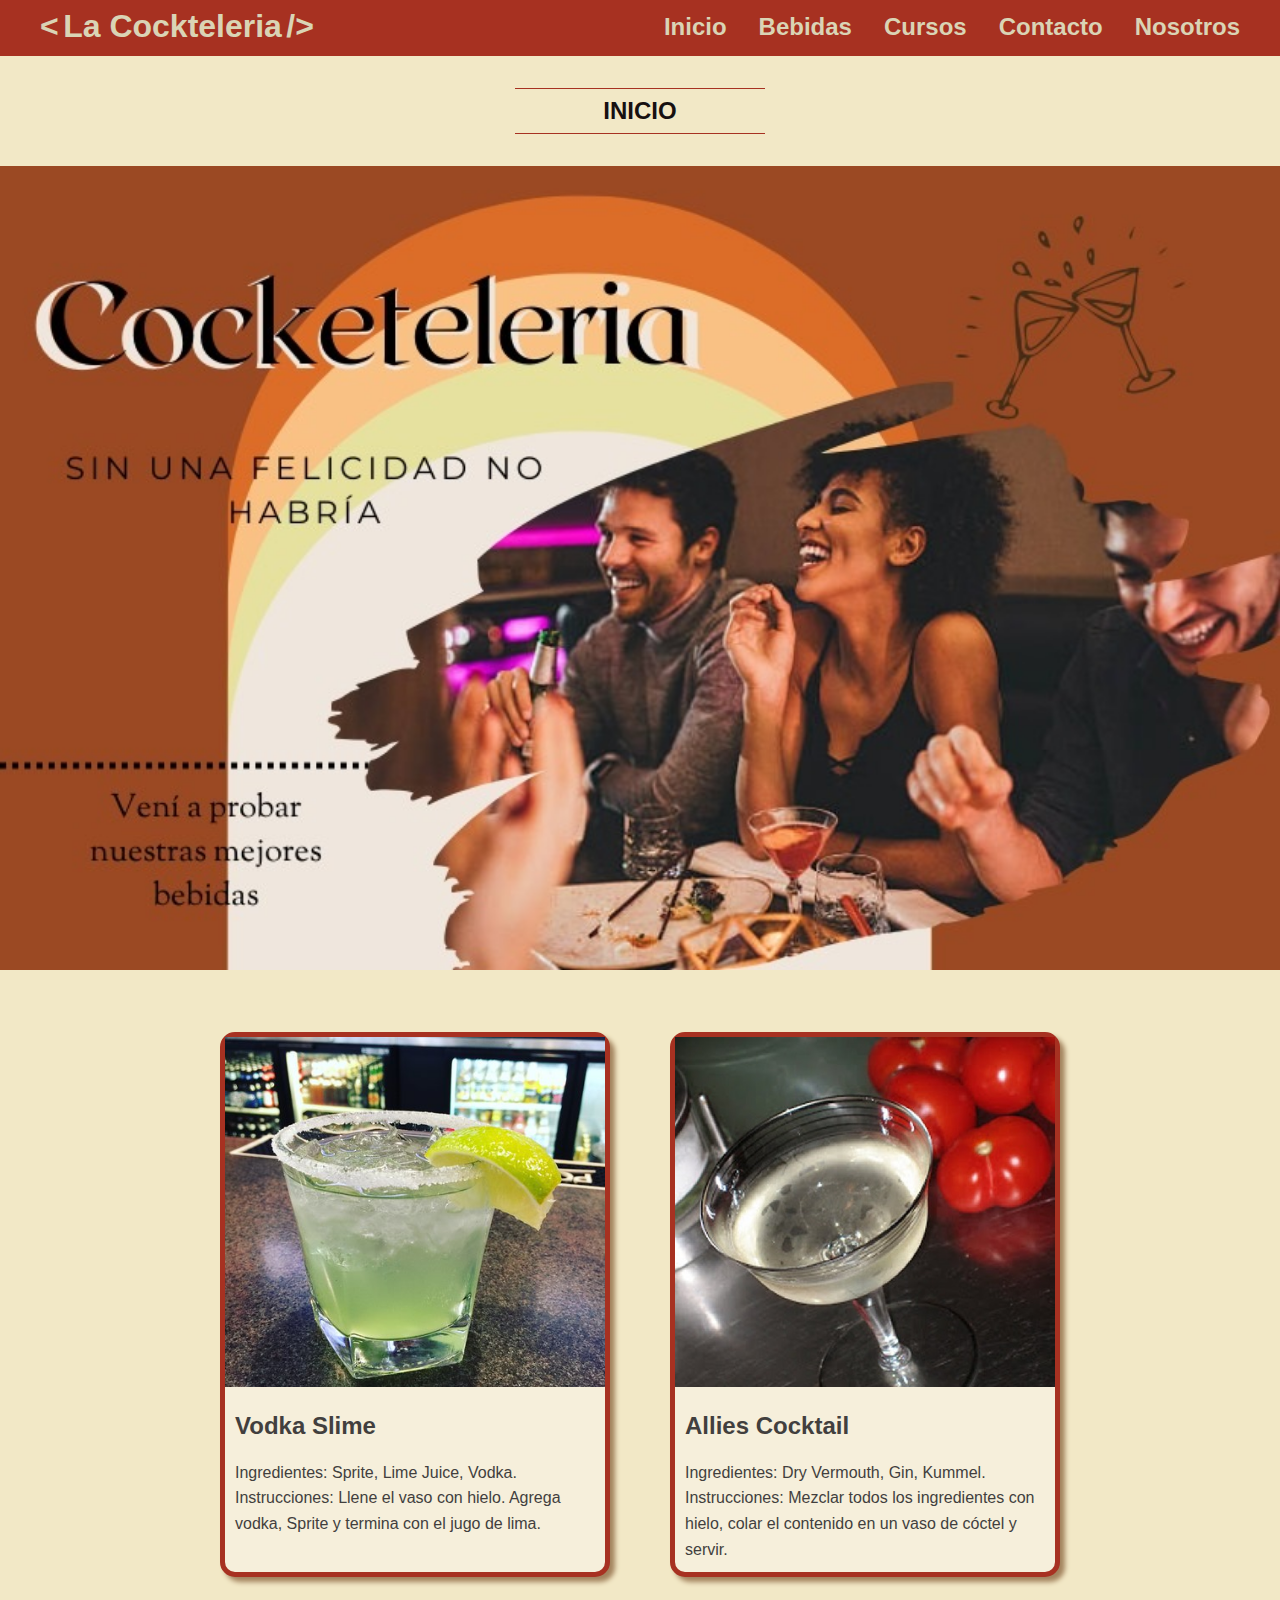
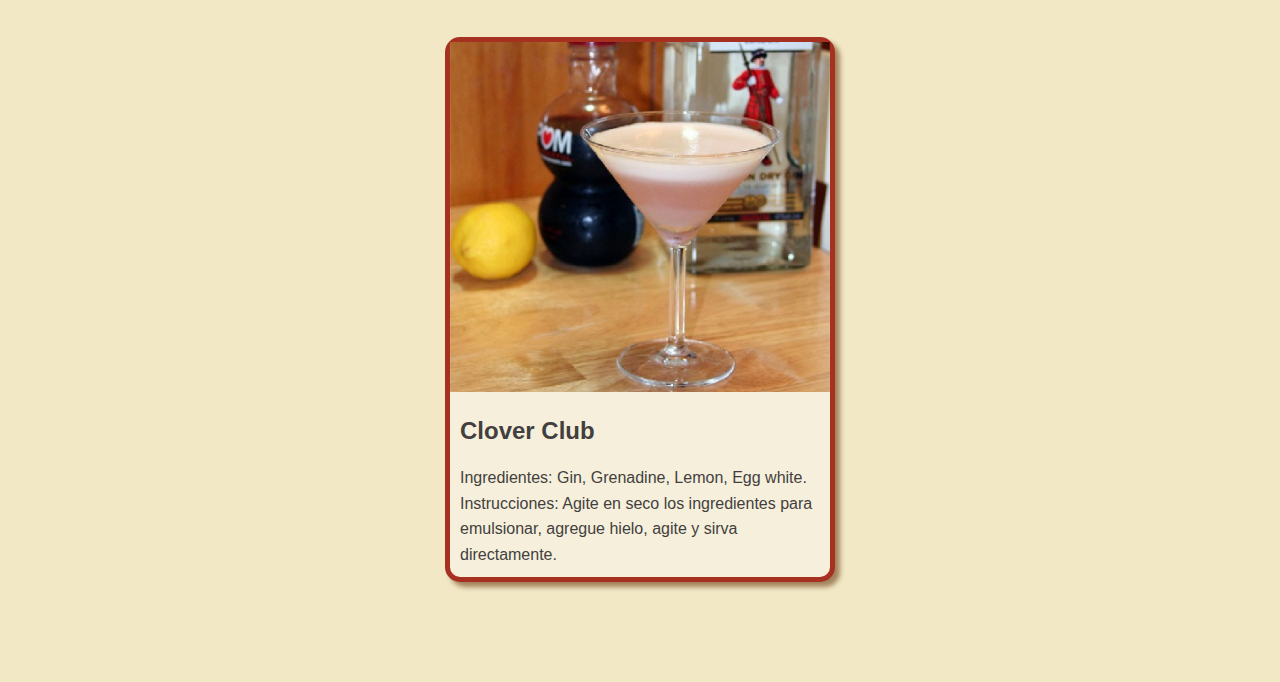
==== commit d4921122: "Arreglos, detalles y más bonito todo." ====
--- a/index.html
+++ b/index.html
@@ -42,46 +42,34 @@
      <div class="slider-box">
      <ul>
         <li>
-            <img src="foto1.PNG" alt="">
+            <img src="/assets/index/foto_1.jpg" alt="">
             <div class="textocarrucel">
-                <h2>Imagen 1</h2>
-                <p> Lorem ipsum dolor sit amet consectetur, adipisicing elit. Libero quae 
-                    voluptas, ducimus nostrum, tempore et ullam aliquid dolorum repellat 
-                    suscipit at amet nisi recusandae doloribus iste vitae dicta molestiae 
-                    officiis?</p>
+                <h2></h2>
+                <p></p>
             
             </div>
         </li>
         <li>
-            <img src="foto2.PNG" alt="">
+            <img src="/assets/index/foto_2.jpg" alt="">
             <div class="textocarrucel">
-                <h2>Imagen 2</h2>
-                <p> Lorem ipsum dolor sit amet consectetur, adipisicing elit. Libero quae 
-                    voluptas, ducimus nostrum, tempore et ullam aliquid dolorum repellat 
-                    suscipit at amet nisi recusandae doloribus iste vitae dicta molestiae 
-                    officiis?</p>
+                <h2></h2>
+                <p></p>
             
             </div>
         </li>
         <li>
-            <img src="productos-diaego.jpg" alt="">
+            <img src="/assets/index/foto_3.jpg" alt="">
             <div class="textocarrucel">
-                <h2>Imagen 3</h2>
-                <p> Lorem ipsum dolor sit amet consectetur, adipisicing elit. Libero quae 
-                    voluptas, ducimus nostrum, tempore et ullam aliquid dolorum repellat 
-                    suscipit at amet nisi recusandae doloribus iste vitae dicta molestiae 
-                    officiis?</p>
+                <h2></h2>
+                <p></p>
             
             </div>
         </li>
         <li>
-            <img src="IMAGEN-kArE-U21627094969fhG-620x370@abc.jpg" alt="">
+            <img src="/assets/index/foto_4.jpg" alt="">
             <div class="textocarrucel">
-                <h2>Imagen 4</h2>
-                <p> Lorem ipsum dolor sit amet consectetur, adipisicing elit. Libero quae 
-                    voluptas, ducimus nostrum, tempore et ullam aliquid dolorum repellat 
-                    suscipit at amet nisi recusandae doloribus iste vitae dicta molestiae 
-                    officiis?</p>
+                <h2></h2>
+                <p></p>
             
             </div>
         </li>
@@ -90,30 +78,23 @@
     <section class="contenedor">
         <div class="carta">
         <div class="card-img car-1"></div>
-        <h2>Titulo 1</h2>
-        <p>Lorem ipsum dolor sit amet consectetur adipisicing elit.
-            Labore eaque, dignissimos laudantium totam magnam possimus amet repellat.
-            Hic quidem voluptas sed, dicta rem illum autem, aperiam, quas nisi accusamus 
-            itaque?</p>
-            <a href="">Leer Mas</a>
+        <h2>Vodka Slime</h2>
+        <p>Ingredientes: Sprite, Lime Juice, Vodka. 
+            Instrucciones: 
+            Llene el vaso con hielo. Agrega vodka, Sprite y termina con el jugo de lima.</p>
         </div>
         <div class="carta">
             <div class="card-img car-2"></div>
-            <h2>Titulo 2</h2>
-            <p>Lorem ipsum dolor sit amet consectetur adipisicing elit.
-                Labore eaque, dignissimos laudantium totam magnam possimus amet repellat.
-                Hic quidem voluptas sed, dicta rem illum autem, aperiam, quas nisi accusamus 
-                itaque?</p>
-                <a href="">Leer Mas</a>
+            <h2>Allies Cocktail</h2>
+            <p>Ingredientes: Dry Vermouth, Gin, Kummel.
+                Instrucciones: Mezclar todos los ingredientes con hielo, colar el contenido en un vaso de cóctel y servir.</p>
             </div>
             <div class="carta">
                 <div class="card-img car-3 "></div>
-                <h2>Titulo 3</h2>
-                <p>Lorem ipsum dolor sit amet consectetur adipisicing elit.
-                    Labore eaque, dignissimos laudantium totam magnam possimus amet repellat.
-                    Hic quidem voluptas sed, dicta rem illum autem, aperiam, quas nisi accusamus 
-                    itaque?</p>
-                    <a href="">Leer Mas</a>
+                <h2>Clover Club</h2>
+                <p>Ingredientes: Gin, Grenadine, Lemon, Egg white.
+                    Instrucciones: 
+                    Agite en seco los ingredientes para emulsionar, agregue hielo, agite y sirva directamente.</p>
                 </div>
     </section>
   </body>
--- a/style/inicio.css
+++ b/style/inicio.css
@@ -68,40 +68,43 @@
 }
 }
 .contenedor{
+    width: auto;
+    height: auto;
     margin: 10px 10px 70px 10px;
     padding: auto;
     display: flex;
     justify-content: center;
     flex-wrap: wrap;
-    
-
 }
 .carta{
-    background-color: #ebbc91;
-    width: 330px;
-    /* height: 400px; */
-    margin: 30px 70px;
-    border-radius:15px 15px 0 0  ;
-    -webkit-border-radius:15px 15px 0 0  ;
-    -moz-border-radius:15px 15px 0 0  ;
-    -ms-border-radius:15px 15px 0 0  ;
-    -o-border-radius:15px 15px 0 0  ;
-    box-shadow: 10px 5px 5px rgb(163, 131, 94);
+    background-color: #f6efdb;
+    width: 390px;
+    border: 5px solid #A73121;
+    margin: 30px 30px;
+    border-radius:15px;
+    -webkit-border-radius:15px;
+    -moz-border-radius:15px;
+    -ms-border-radius:15px;
+    -o-border-radius:15px;
+    box-shadow: 5px 5px 5px rgb(163, 131, 94);
 }
 .card-img{
     background-color: rgb(173, 43, 10);
-    height: 150px;
+    height: 350px;
     margin-bottom: 15px;
     background-size: cover;
 }
 .car-1 {
-    background-image: url(foto1.PNG);
+    background-image: url(/assets/index/vodkacoc.jpg);
+    max-width: 100%;
 }
 .car-2 {
-    background-image: url(foto2.PNG);
+    background-image: url(/assets/index/alliescoc.jpg);
+    max-width: 100%;
 }
 .car-3 {
-    background-image: url(IMAGEN-kArE-U21627094969fhG-620x370@abc.jpg);
+    background-image: url(/assets/index/clovercoc.jpg);
+    max-width: 100%;
 }
 .carta h2{
  padding: 10px;
@@ -118,8 +121,6 @@
     margin: 25px 50px;
 }
 .carta:hover{
-    color: rgb(237, 210, 173);
-    background-color: rgb(185, 58, 19);
     transform: scale(1.03);
     -webkit-transform: scale(1.03);
     -moz-transform: scale(1.03);
--- a/style/style.css
+++ b/style/style.css
@@ -1,346 +1,378 @@
 /* ********** Custom Properties ********** */
 :root {
-    --first-color: #DAD4B5;
-    --second-color: #A73121;
-    --third-color: #F2E8C6;
-    --white-color: #fff;
-    --gray-dark-color: #423F3E;
-    --black-color: #000;
-    --link-color: #A73121;
-    --title-color: #171010;
-    --text-color: #423F3E;
-    --black-alpha-color: rgba(0, 0, 0, 0.5);
-    --font: 'Roboto', sans-serif;
-    --max-width: 1200px;
-    --header-height: 4rem;
-  }
+  --first-color: #dad4b5;
+  --second-color: #a73121;
+  --third-color: #f2e8c6;
+  --white-color: #fff;
+  --gray-dark-color: #423f3e;
+  --black-color: #000;
+  --link-color: #a73121;
+  --title-color: #171010;
+  --text-color: #423f3e;
+  --black-alpha-color: rgba(0, 0, 0, 0.5);
+  --font: 'Roboto', sans-serif;
+  --max-width: 1200px;
+  --header-height: 4rem;
+}
 
 /* ********** Reset ********** */
 html {
-    box-sizing: border-box;
-    font-family: var(--font);
-    font-size: 16px;
-    scroll-behavior: smooth;
-  }
-  
-  *,
-  *::after,
-  *::before {
-    box-sizing: inherit;
-  }
-  
-  body {
-    background-color:  var(--third-color);
-    margin: 0;
-    overflow-x: hidden;
-    color: var(--text-color);
-  }
-  
-  a {
-    color: var(--link-color);
-    transition: all 0.5s ease-out;
-  }
-  
-  a:hover {
-    opacity: 0.75;
-  }
-  
-  h1 {
-    margin: 0;
-    font-size: 2rem;
-  }
-  
-  h2 {
-    margin: 0;
-    font-size: 1.5rem;
-  }
-  
-  h3 {
-    margin: 0;
-    font-size: 1.25rem;
-  }
-  
-  h4 {
-    margin: 0;
-    font-size: 1rem;
-  }
-  
-  h5 {
-    margin: 0;
-    font-size: 0.85rem;
-  }
-  
-  h6 {
-    margin: 0;
-    font-size: 0.7rem;
-  }
-  
-  img {
-    max-width: 100%;
-    height: auto;
-  }
-  
-  p {
-    line-height: 1.6;
-  }
-  
- @keyframes bouncel{ 
-   0%{
-     transform: translateY(30%);
-   }
-   100%{
-     transform: translateY(0%);
-   }
- }
- 
-  
-  
-  /* ********** Contact Form ********** */
-  
+  box-sizing: border-box;
+  font-family: var(--font);
+  font-size: 16px;
+  scroll-behavior: smooth;
+}
+
+*,
+*::after,
+*::before {
+  box-sizing: inherit;
+}
+
+body {
+  background-color: var(--third-color);
+  margin: 0;
+  overflow-x: hidden;
+  color: var(--text-color);
+}
+
+a {
+  color: var(--link-color);
+  transition: all 0.5s ease-out;
+}
+
+a:hover {
+  opacity: 0.75;
+}
+
+h1 {
+  margin: 0;
+  font-size: 2rem;
+}
+
+h2 {
+  margin: 0;
+  font-size: 1.5rem;
+}
+
+h3 {
+  margin: 0;
+  font-size: 1.25rem;
+}
+
+h4 {
+  margin: 0;
+  font-size: 1rem;
+}
+
+h5 {
+  margin: 0;
+  font-size: 0.85rem;
+}
+
+h6 {
+  margin: 0;
+  font-size: 0.7rem;
+}
+
+img {
+  max-width: 100%;
+  height: auto;
+}
+
+p {
+  line-height: 1.6;
+}
+
+@keyframes bouncel {
+  0% {
+    transform: translateY(30%);
+  }
+  100% {
+    transform: translateY(0%);
+  }
+}
+
+/* ********** Contact Form ********** */
+
+.contact-form {
+  margin: 2rem auto;
+  padding: 1rem;
+  border: 5px solid #A73121;
+  border-radius: 10px;
+  background-color: #f6efdb;
+  max-width: 800px;
+}
+
+.contact-form:hover{
+  transform: scale(1.03);
+  -webkit-transform: scale(1.03);
+  -moz-transform: scale(1.03);
+  -ms-transform: scale(1.03);
+  -o-transform: scale(1.03);
+  transition: all 1s ease;
+  -webkit-transition: all 1s ease;
+  -moz-transition: all 1s ease;
+  -ms-transition: all 1s ease;
+  -o-transition: all 1s ease;
+  text-decoration: none;
+}
+
+.contact-form > * {
+  padding: 0.5rem;
+  margin: 1rem auto;
+  display: block;
+  width: 100%;
+}
+
+.contact-form input,
+.contact-form textarea {
+  font-size: 0.85rem;
+  font-family: var(--font);
+}
+
+.contact-form input {
+  border: 0;
+  padding-left: 0;
+  border-bottom: thin solid var(--gray-dark-color);
+}
+
+.contact-form textarea {
+  border: thin solid var(--gray-dark-color);
+  resize: none;
+}
+
+.contact-form input[type='submit'] {
+  margin-top: 0;
+  cursor: pointer;
+  transition: all 0.5s ease-out;
+}
+
+.contact-form input[type='submit']:hover {
+  opacity: 0.75;
+}
+
+.contact-form *::placeholder {
+  color: var(--gray-dark-color);
+}
+
+.contact-form-response {
+  padding: 1rem;
+  width: 400px;
+  text-align: center;
+  background-color: var(--white-color);
+}
+.contact-form-response svg {
+  margin-top: 2rem;
+  width: 4rem;
+  height: 4rem;
+  fill: var(--first-color);
+}
+
+.modal#gracias:target {
+  opacity: 1;
+  pointer-events: auto;
+}
+
+@media screen and (min-width: 1024px) {
   .contact-form {
-    margin: 2rem auto;
-    padding: 1rem;
-    max-width: 800px;
-  }
-  
-  .contact-form > * {
-    padding: 0.5rem;
-    margin: 1rem auto;
-    display: block;
-    width: 100%;
-  }
-  
+    display: grid;
+    grid-template-columns: repeat(2, 1fr);
+    column-gap: 1rem;
+  }
+
   .contact-form input,
   .contact-form textarea {
-    font-size: 0.85rem;
-    font-family: var(--font);
-  }
-  
-  .contact-form input {
-    border: 0;
-    padding-left: 0;
-    border-bottom: thin solid var(--gray-dark-color);
-  }
-  
-  .contact-form textarea {
-    border: thin solid var(--gray-dark-color);
-    resize: none;
-  }
-  
-  .contact-form input[type="submit"] {
-    margin-top: 0;
-    cursor: pointer;
-    transition: all 0.5s ease-out;
-  }
-  
-  .contact-form input[type="submit"]:hover {
-    opacity: 0.75;
-  }
-  
-  .contact-form *::placeholder {
-    color: var(--gray-dark-color);
-  }
-  
-  .contact-form-response {
-    padding: 1rem;
-    width: 400px;
-    text-align: center;
-    background-color: var(--white-color);
-  }
-  .contact-form-response svg {
-    margin-top: 2rem;
-    width: 4rem;
-    height: 4rem;
-    fill: var(--first-color);
-  }
-  
-  .modal#gracias:target {
+    font-size: 1rem;
+    background-color: var(--thrird-color);
+  }
+
+  .contact-form textarea,
+  .contact-form-loader {
+    grid-column: span 2;
+  }
+
+  .contact-form input[type='submit'] {
+    margin-left: 0;
+  }
+}
+
+/* ********** Menu ********** */
+.menu-btn {
+  outline: thin solid var(--first-color);
+  border: 0;
+  cursor: pointer;
+  border-radius: 2px;
+  background-color: var(--first-color);
+}
+
+.menu-btn svg {
+  fill: var(--second-color);
+}
+
+.menu {
+  position: fixed;
+  left: 0;
+  bottom: var(--header-height);
+  width: 100%;
+  display: flex;
+  flex-direction: column;
+  background-color: var(--second-color);
+  opacity: 0;
+  pointer-events: none;
+  transition: opacity 0.5s ease;
+}
+
+.menu.is-active {
+  opacity: 1;
+  pointer-events: auto;
+}
+
+.menu a {
+  padding: 1rem;
+  font-size: 1.5rem;
+  font-weight: bold;
+  text-align: center;
+  text-decoration: none;
+  color: var(--first-color);
+}
+
+.menu a:hover {
+  color: var(--white-color);
+  background-color: var(--first-color);
+}
+
+@media screen and (min-width: 1024px) {
+  .menu-btn {
+    display: none;
+  }
+
+  .menu {
+    position: static;
+    width: auto;
+    flex-direction: row;
     opacity: 1;
     pointer-events: auto;
   }
-  
-  @media screen and (min-width: 1024px) {
-    .contact-form {
-      display: grid;
-      grid-template-columns: repeat(2, 1fr);
-      column-gap: 1rem;
-    }
-    
-    .contact-form input,
-    .contact-form textarea {
-      font-size: 1rem;
-      background-color: var(--thrird-color);
-    }
-    
-    .contact-form textarea,
-    .contact-form-loader {
-      grid-column: span 2;
-    }
-  
-    .contact-form input[type="submit"] {
-      margin-left: 0;
-    }
-  }
-  
-  /* ********** Menu ********** */
-  .menu-btn {
-    outline: thin solid var(--first-color);
-    border: 0;
-    cursor: pointer;
-    border-radius: 2px;
-    background-color: var(--first-color);
-  }
-  
-  .menu-btn svg {
-    fill: var(--second-color);
-  }
-  
-  .menu {
-    position: fixed;
-    left: 0;
-    bottom: var(--header-height);
+
+  .menu a {
+    padding: 0 1rem;
+  }
+
+  .menu a:last-child {
+    padding-right: 0;
+  }
+
+  .menu a:hover {
+    background-color: transparent;
+  }
+}
+
+/* ********** Modal ********** */
+.modal {
+  position: fixed;
+  z-index: 999;
+  top: 0;
+  right: 0;
+  bottom: 0;
+  left: 0;
+  display: flex;
+  justify-content: center;
+  align-items: center;
+  background-color: var(--black-alpha-color);
+  opacity: 0;
+  pointer-events: none;
+  transition: all 1s;
+}
+
+.modal-content {
+  position: relative;
+}
+
+.modal-close {
+  position: absolute;
+  top: 1rem;
+  right: 1rem;
+}
+
+.modal-close svg {
+  width: 3rem;
+  height: 3rem;
+  fill: var(--second-color);
+}
+
+/* ********** Utilities ********** */
+
+.box-shadow-1 {
+  box-shadow: 0.25rem 0.25rem 1rem rgba(82, 5, 5, 0.5);
+}
+
+.btn {
+  border-radius: 0.5rem;
+  padding: 1rem;
+  display: inline-block;
+  width: 200px;
+  font-weight: bold;
+  text-align: center;
+  text-decoration: none;
+  color: var(--first-color);
+  background-color: var(--second-color) !important;
+}
+
+.container {
+  margin-left: auto;
+  margin-right: auto;
+  max-width: var(--max-width);
+}
+
+.none {
+  display: none;
+}
+
+.section {
+  padding: 2rem 1rem;
+}
+
+.section-title {
+  border-top: thin solid var(--second-color);
+  border-bottom: thin solid var(--second-color);
+  margin: 2rem auto;
+  padding: 0.5rem 1rem;
+  width: 250px;
+  text-align: center;
+  color: var(--title-color);
+}
+
+.text-center {
+  text-align: center;
+}
+
+.text-left {
+  text-align: left;
+}
+
+.text-right {
+  text-align: right;
+}
+
+@media screen and (min-width: 1024px) {
+  .full-lg-screen {
     width: 100%;
-    display: flex;
-    flex-direction: column;
-    background-color: var(--second-color);
-    opacity: 0;
-    pointer-events: none;
-    transition: opacity 0.5s ease;
-  }
-  
-  .menu.is-active {
-    opacity: 1;
-    pointer-events: auto;
-  }
-  
-  .menu a {
-    padding: 1rem;
-    font-size: 1.5rem;
-    font-weight: bold;
+    min-height: 100vh;
+  }
+
+  .text-lg-center {
     text-align: center;
-    text-decoration: none;
-    color: var(--first-color);
-  }
-  
-  .menu a:hover {
-    color: var(--white-color);
-    background-color: var(--first-color);
-  }
-  
-  @media screen and (min-width: 1024px) {
-    .menu-btn {
-      display: none;
-    }
-  
-    .menu {
-      position: static;
-      width: auto;
-      flex-direction: row;
-      opacity: 1;
-      pointer-events: auto;
-    }
-  
-    .menu a {
-      padding: 0 1rem;
-    }
-  
-    .menu a:last-child {
-      padding-right: 0;
-    }
-  
-    .menu a:hover {
-      background-color: transparent;
-    }
-  }
-  
-  /* ********** Modal ********** */
-  .modal {
-    position: fixed;
-    z-index: 999;
-    top: 0;
-    right: 0;
-    bottom: 0;
-    left: 0;
-    display: flex;
-    justify-content: center;
-    align-items: center;
-    background-color: var(--black-alpha-color);
-    opacity: 0;
-    pointer-events: none;
-    transition: all 1s;
-  }
-  
-  .modal-content {
-    position: relative;
-  }
-  
-  .modal-close {
-    position: absolute;
-    top: 1rem;
-    right: 1rem;
-  }
-  
-  .modal-close svg {
-    width: 3rem;
-    height: 3rem;
-    fill: var(--second-color);
-  }
-  
-  
-  /* ********** Utilities ********** */
-  
-  
-  .box-shadow-1 {
-    box-shadow: 0.25rem 0.25rem 1rem rgba(82, 5, 5, 0.5);
-  }
-  
-  .btn {
-    border-radius: 0.5rem;
-    padding: 1rem;
-    display: inline-block;
-    width: 200px;
-    font-weight: bold;
-    text-align: center;
-    text-decoration: none;
-    color: var(--first-color);
-    background-color: var(--second-color) !important;
-  }
-  
-  .container {
-    margin-left: auto;
-    margin-right: auto;
-    max-width: var(--max-width);
-  }
- 
-  .none {
-    display: none;
-  }
-  
-  .section {
-    padding: 2rem 1rem;
-  }
-  
-  .section-title {
-    border-top: thin solid var(--second-color);
-    border-bottom: thin solid var(--second-color);
-    margin: 2rem auto;
-    padding: 0.5rem 1rem;
-    width: 250px;
-    text-align: center;
-    color: var(--title-color);
-  }
-  
-  .text-center {
-    text-align: center;
-  }
-  
-  .text-left {
+  }
+
+  .text-lg-left {
     text-align: left;
   }
-  
-  .text-right {
+
+  .text-lg-right {
     text-align: right;
   }
+}
   
   @media screen and (min-width: 1024px) {
     .full-lg-screen {
@@ -374,6 +406,20 @@
     align-items: center;
   }
   
+  .contact-card:hover{
+    transform: scale(1.03);
+    -webkit-transform: scale(1.03);
+    -moz-transform: scale(1.03);
+    -ms-transform: scale(1.03);
+    -o-transform: scale(1.03);
+    transition: all 1s ease;
+    -webkit-transition: all 1s ease;
+    -moz-transition: all 1s ease;
+    -ms-transition: all 1s ease;
+    -o-transition: all 1s ease;
+    text-decoration: none;
+  }
+
   .contact-card > svg {
     width: 2rem;
     height: 2rem;
@@ -424,22 +470,100 @@
       grid-template-columns: repeat(2, 48%);
       justify-content: space-between;    }
   
-
-  }
-  
-  @media screen and (min-width: 1024px) {
-    .contact-cards {
-      grid-template-columns: repeat(4, 24%);
     }
-  
-    .footer {
-      margin-bottom: 0;
-    }
-  
-    .header {
-      position: sticky;
-      top: 0;
-      padding: 0.5rem;
-      height: calc(var(--header-height) - 0.5rem);
-    }
-  }+/* ********** Site Styles ********** */
+
+.contact-card {
+  margin: 1rem auto;
+  padding: 1rem;
+  width: 100%;
+  height: 144px;
+  border: 5px solid var(--second-color);
+  border-radius: 10px;
+  background-color: #f6efdb;
+  display: flex;
+  flex-direction: column;
+  justify-content: space-around;
+  align-items: center;
+}
+
+.contact-card > svg {
+  width: 2rem;
+  height: 2rem;
+  fill: var(--second-color);
+}
+
+.contact-card > small {
+  margin-top: -1rem;
+}
+
+.header {
+  position: fixed;
+  left: 0;
+  bottom: 0;
+  z-index: 999;
+  padding: 1rem;
+  width: 100%;
+  height: var(--header-height);
+  background-color: var(--second-color);
+}
+
+.header > .container {
+  display: flex;
+  justify-content: space-between;
+  align-items: center;
+}
+
+.logo a {
+  color: var(--first-color);
+  font-weight: bold;
+  font-size: 2rem;
+  text-decoration: none;
+}
+.logo::before {
+  content: '<';
+  color: var(--first-color);
+  font-weight: bold;
+  font-size: 2rem;
+}
+.logo::after {
+  content: '/>';
+  color: var(--first-color);
+  font-weight: bold;
+  font-size: 2rem;
+}
+
+.social-media a {
+  padding: 0 0.4rem;
+  text-decoration: none;
+}
+
+.social-media img {
+  width: 1rem;
+  height: 1rem;
+}
+
+@media screen and (min-width: 768px) {
+  .contact-cards {
+    display: grid;
+    grid-template-columns: repeat(2, 48%);
+    justify-content: space-between;
+  }
+}
+
+@media screen and (min-width: 1024px) {
+  .contact-cards {
+    grid-template-columns: repeat(4, 24%);
+  }
+
+  .footer {
+    margin-bottom: 0;
+  }
+
+  .header {
+    position: sticky;
+    top: 0;
+    padding: 0.5rem;
+    height: calc(var(--header-height) - 0.5rem);
+  }
+}
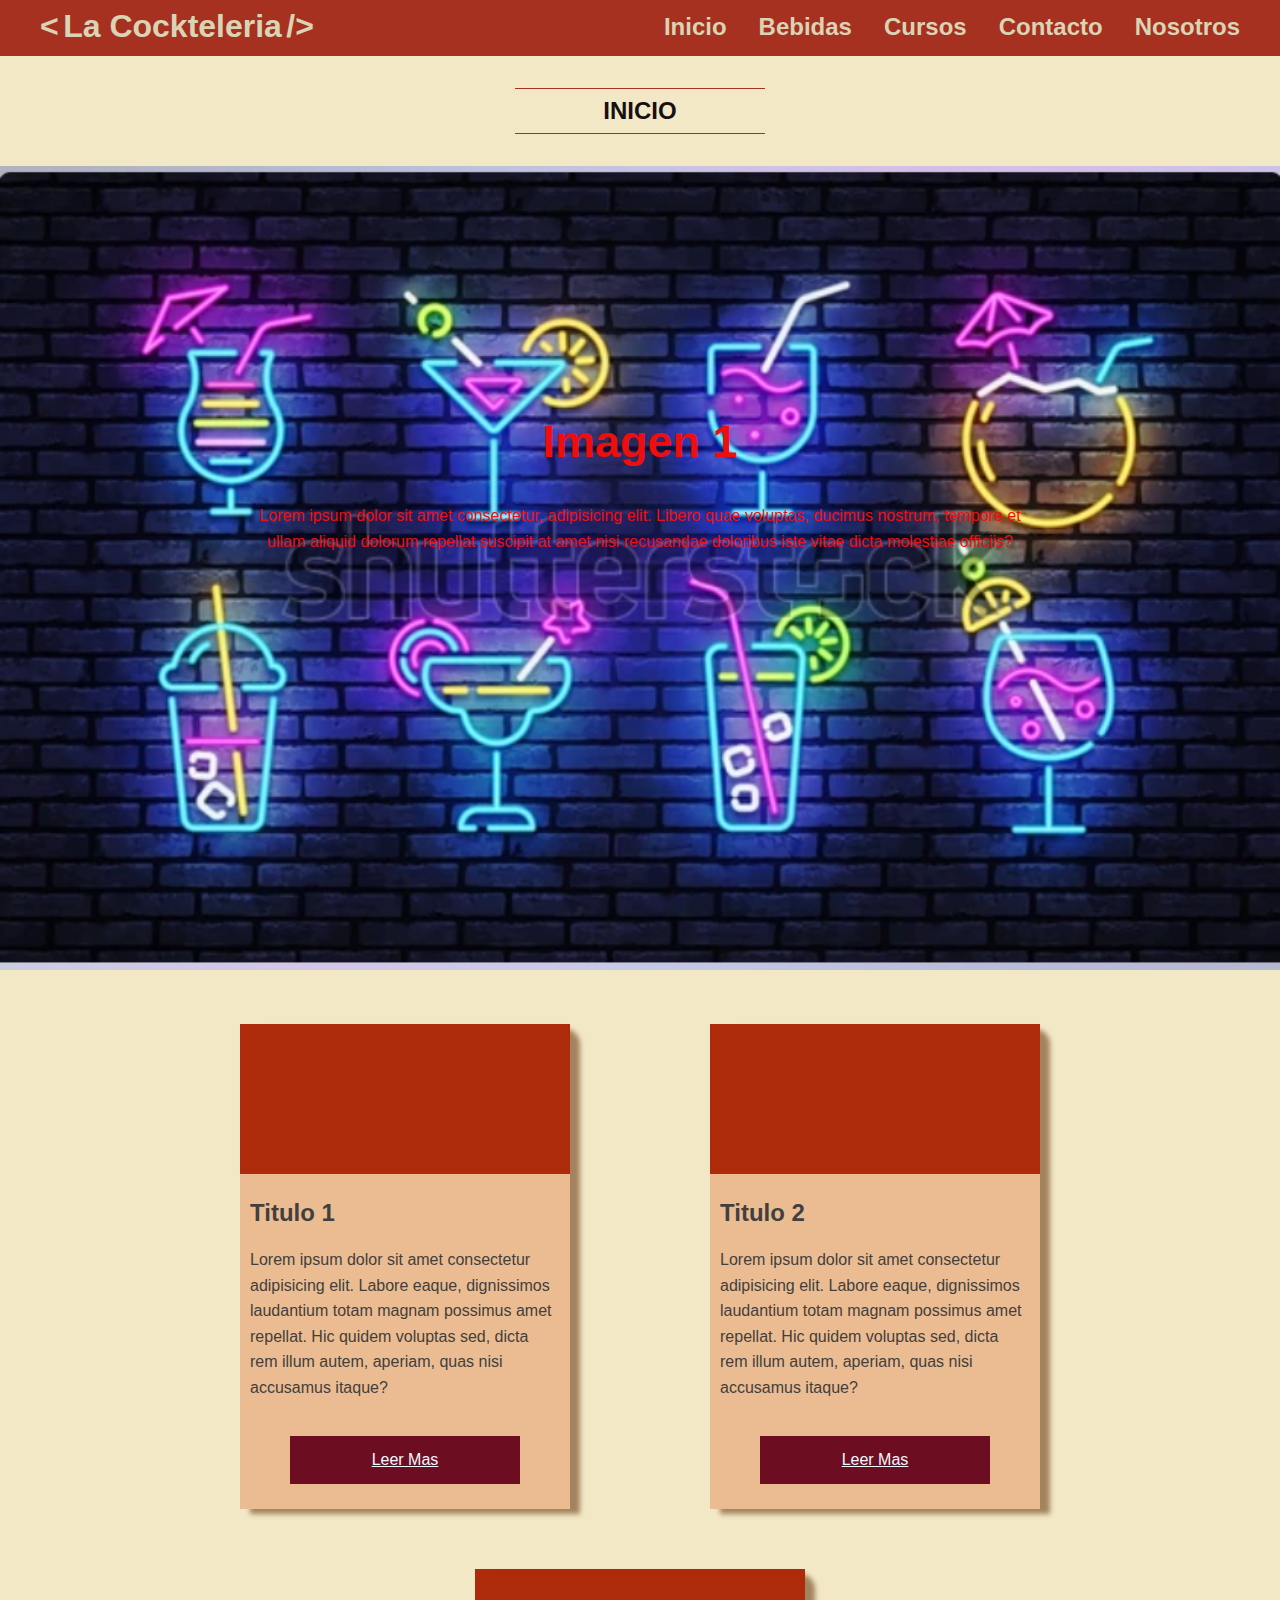
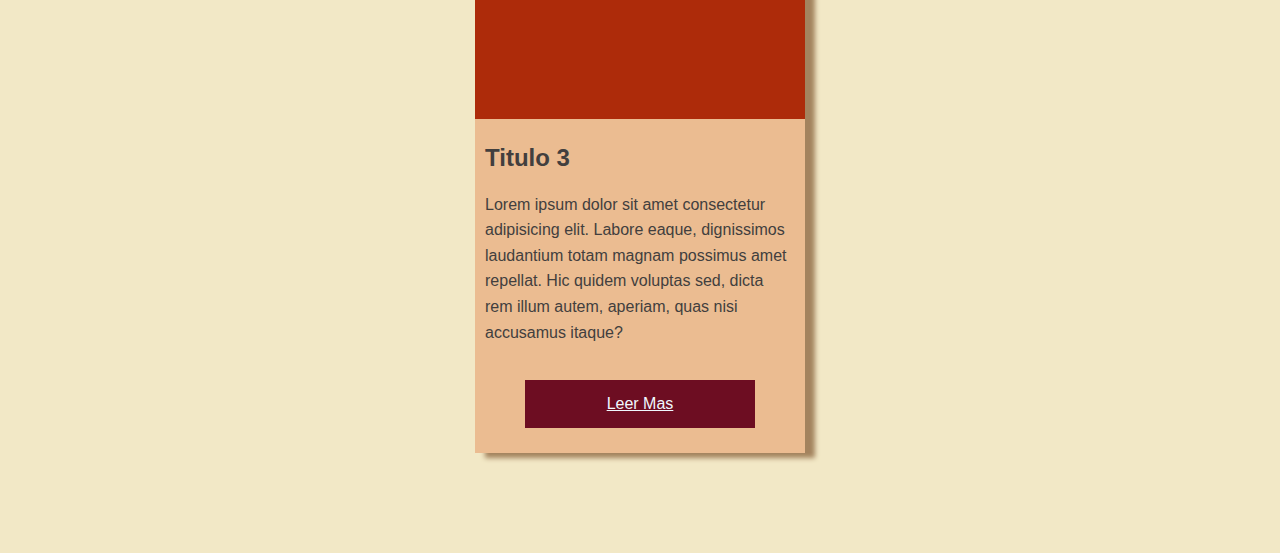
==== commit 05024865: "Merge pull request #8 from eduardo-salinas/develop" ====
--- a/index.html
+++ b/index.html
@@ -42,34 +42,46 @@
      <div class="slider-box">
      <ul>
         <li>
-            <img src="/assets/index/foto_1.jpg" alt="">
+            <img src="foto1.PNG" alt="">
             <div class="textocarrucel">
-                <h2></h2>
-                <p></p>
+                <h2>Imagen 1</h2>
+                <p> Lorem ipsum dolor sit amet consectetur, adipisicing elit. Libero quae 
+                    voluptas, ducimus nostrum, tempore et ullam aliquid dolorum repellat 
+                    suscipit at amet nisi recusandae doloribus iste vitae dicta molestiae 
+                    officiis?</p>
             
             </div>
         </li>
         <li>
-            <img src="/assets/index/foto_2.jpg" alt="">
+            <img src="foto2.PNG" alt="">
             <div class="textocarrucel">
-                <h2></h2>
-                <p></p>
+                <h2>Imagen 2</h2>
+                <p> Lorem ipsum dolor sit amet consectetur, adipisicing elit. Libero quae 
+                    voluptas, ducimus nostrum, tempore et ullam aliquid dolorum repellat 
+                    suscipit at amet nisi recusandae doloribus iste vitae dicta molestiae 
+                    officiis?</p>
             
             </div>
         </li>
         <li>
-            <img src="/assets/index/foto_3.jpg" alt="">
+            <img src="productos-diaego.jpg" alt="">
             <div class="textocarrucel">
-                <h2></h2>
-                <p></p>
+                <h2>Imagen 3</h2>
+                <p> Lorem ipsum dolor sit amet consectetur, adipisicing elit. Libero quae 
+                    voluptas, ducimus nostrum, tempore et ullam aliquid dolorum repellat 
+                    suscipit at amet nisi recusandae doloribus iste vitae dicta molestiae 
+                    officiis?</p>
             
             </div>
         </li>
         <li>
-            <img src="/assets/index/foto_4.jpg" alt="">
+            <img src="IMAGEN-kArE-U21627094969fhG-620x370@abc.jpg" alt="">
             <div class="textocarrucel">
-                <h2></h2>
-                <p></p>
+                <h2>Imagen 4</h2>
+                <p> Lorem ipsum dolor sit amet consectetur, adipisicing elit. Libero quae 
+                    voluptas, ducimus nostrum, tempore et ullam aliquid dolorum repellat 
+                    suscipit at amet nisi recusandae doloribus iste vitae dicta molestiae 
+                    officiis?</p>
             
             </div>
         </li>
@@ -78,23 +90,30 @@
     <section class="contenedor">
         <div class="carta">
         <div class="card-img car-1"></div>
-        <h2>Vodka Slime</h2>
-        <p>Ingredientes: Sprite, Lime Juice, Vodka. 
-            Instrucciones: 
-            Llene el vaso con hielo. Agrega vodka, Sprite y termina con el jugo de lima.</p>
+        <h2>Titulo 1</h2>
+        <p>Lorem ipsum dolor sit amet consectetur adipisicing elit.
+            Labore eaque, dignissimos laudantium totam magnam possimus amet repellat.
+            Hic quidem voluptas sed, dicta rem illum autem, aperiam, quas nisi accusamus 
+            itaque?</p>
+            <a href="">Leer Mas</a>
         </div>
         <div class="carta">
             <div class="card-img car-2"></div>
-            <h2>Allies Cocktail</h2>
-            <p>Ingredientes: Dry Vermouth, Gin, Kummel.
-                Instrucciones: Mezclar todos los ingredientes con hielo, colar el contenido en un vaso de cóctel y servir.</p>
+            <h2>Titulo 2</h2>
+            <p>Lorem ipsum dolor sit amet consectetur adipisicing elit.
+                Labore eaque, dignissimos laudantium totam magnam possimus amet repellat.
+                Hic quidem voluptas sed, dicta rem illum autem, aperiam, quas nisi accusamus 
+                itaque?</p>
+                <a href="">Leer Mas</a>
             </div>
             <div class="carta">
                 <div class="card-img car-3 "></div>
-                <h2>Clover Club</h2>
-                <p>Ingredientes: Gin, Grenadine, Lemon, Egg white.
-                    Instrucciones: 
-                    Agite en seco los ingredientes para emulsionar, agregue hielo, agite y sirva directamente.</p>
+                <h2>Titulo 3</h2>
+                <p>Lorem ipsum dolor sit amet consectetur adipisicing elit.
+                    Labore eaque, dignissimos laudantium totam magnam possimus amet repellat.
+                    Hic quidem voluptas sed, dicta rem illum autem, aperiam, quas nisi accusamus 
+                    itaque?</p>
+                    <a href="">Leer Mas</a>
                 </div>
     </section>
   </body>
--- a/style/inicio.css
+++ b/style/inicio.css
@@ -68,43 +68,40 @@
 }
 }
 .contenedor{
-    width: auto;
-    height: auto;
     margin: 10px 10px 70px 10px;
     padding: auto;
     display: flex;
     justify-content: center;
     flex-wrap: wrap;
+    
+
 }
 .carta{
-    background-color: #f6efdb;
-    width: 390px;
-    border: 5px solid #A73121;
-    margin: 30px 30px;
-    border-radius:15px;
-    -webkit-border-radius:15px;
-    -moz-border-radius:15px;
-    -ms-border-radius:15px;
-    -o-border-radius:15px;
-    box-shadow: 5px 5px 5px rgb(163, 131, 94);
+    background-color: #ebbc91;
+    width: 330px;
+    /* height: 400px; */
+    margin: 30px 70px;
+    border-radius:15px 15px 0 0  ;
+    -webkit-border-radius:15px 15px 0 0  ;
+    -moz-border-radius:15px 15px 0 0  ;
+    -ms-border-radius:15px 15px 0 0  ;
+    -o-border-radius:15px 15px 0 0  ;
+    box-shadow: 10px 5px 5px rgb(163, 131, 94);
 }
 .card-img{
     background-color: rgb(173, 43, 10);
-    height: 350px;
+    height: 150px;
     margin-bottom: 15px;
     background-size: cover;
 }
 .car-1 {
-    background-image: url(/assets/index/vodkacoc.jpg);
-    max-width: 100%;
+    background-image: url(foto1.PNG);
 }
 .car-2 {
-    background-image: url(/assets/index/alliescoc.jpg);
-    max-width: 100%;
+    background-image: url(foto2.PNG);
 }
 .car-3 {
-    background-image: url(/assets/index/clovercoc.jpg);
-    max-width: 100%;
+    background-image: url(IMAGEN-kArE-U21627094969fhG-620x370@abc.jpg);
 }
 .carta h2{
  padding: 10px;
@@ -121,6 +118,8 @@
     margin: 25px 50px;
 }
 .carta:hover{
+    color: rgb(237, 210, 173);
+    background-color: rgb(185, 58, 19);
     transform: scale(1.03);
     -webkit-transform: scale(1.03);
     -moz-transform: scale(1.03);
--- a/style/style.css
+++ b/style/style.css
@@ -98,24 +98,7 @@
 .contact-form {
   margin: 2rem auto;
   padding: 1rem;
-  border: 5px solid #A73121;
-  border-radius: 10px;
-  background-color: #f6efdb;
   max-width: 800px;
-}
-
-.contact-form:hover{
-  transform: scale(1.03);
-  -webkit-transform: scale(1.03);
-  -moz-transform: scale(1.03);
-  -ms-transform: scale(1.03);
-  -o-transform: scale(1.03);
-  transition: all 1s ease;
-  -webkit-transition: all 1s ease;
-  -moz-transition: all 1s ease;
-  -ms-transition: all 1s ease;
-  -o-transition: all 1s ease;
-  text-decoration: none;
 }
 
 .contact-form > * {
@@ -406,20 +389,6 @@
     align-items: center;
   }
   
-  .contact-card:hover{
-    transform: scale(1.03);
-    -webkit-transform: scale(1.03);
-    -moz-transform: scale(1.03);
-    -ms-transform: scale(1.03);
-    -o-transform: scale(1.03);
-    transition: all 1s ease;
-    -webkit-transition: all 1s ease;
-    -moz-transition: all 1s ease;
-    -ms-transition: all 1s ease;
-    -o-transition: all 1s ease;
-    text-decoration: none;
-  }
-
   .contact-card > svg {
     width: 2rem;
     height: 2rem;
@@ -478,9 +447,6 @@
   padding: 1rem;
   width: 100%;
   height: 144px;
-  border: 5px solid var(--second-color);
-  border-radius: 10px;
-  background-color: #f6efdb;
   display: flex;
   flex-direction: column;
   justify-content: space-around;
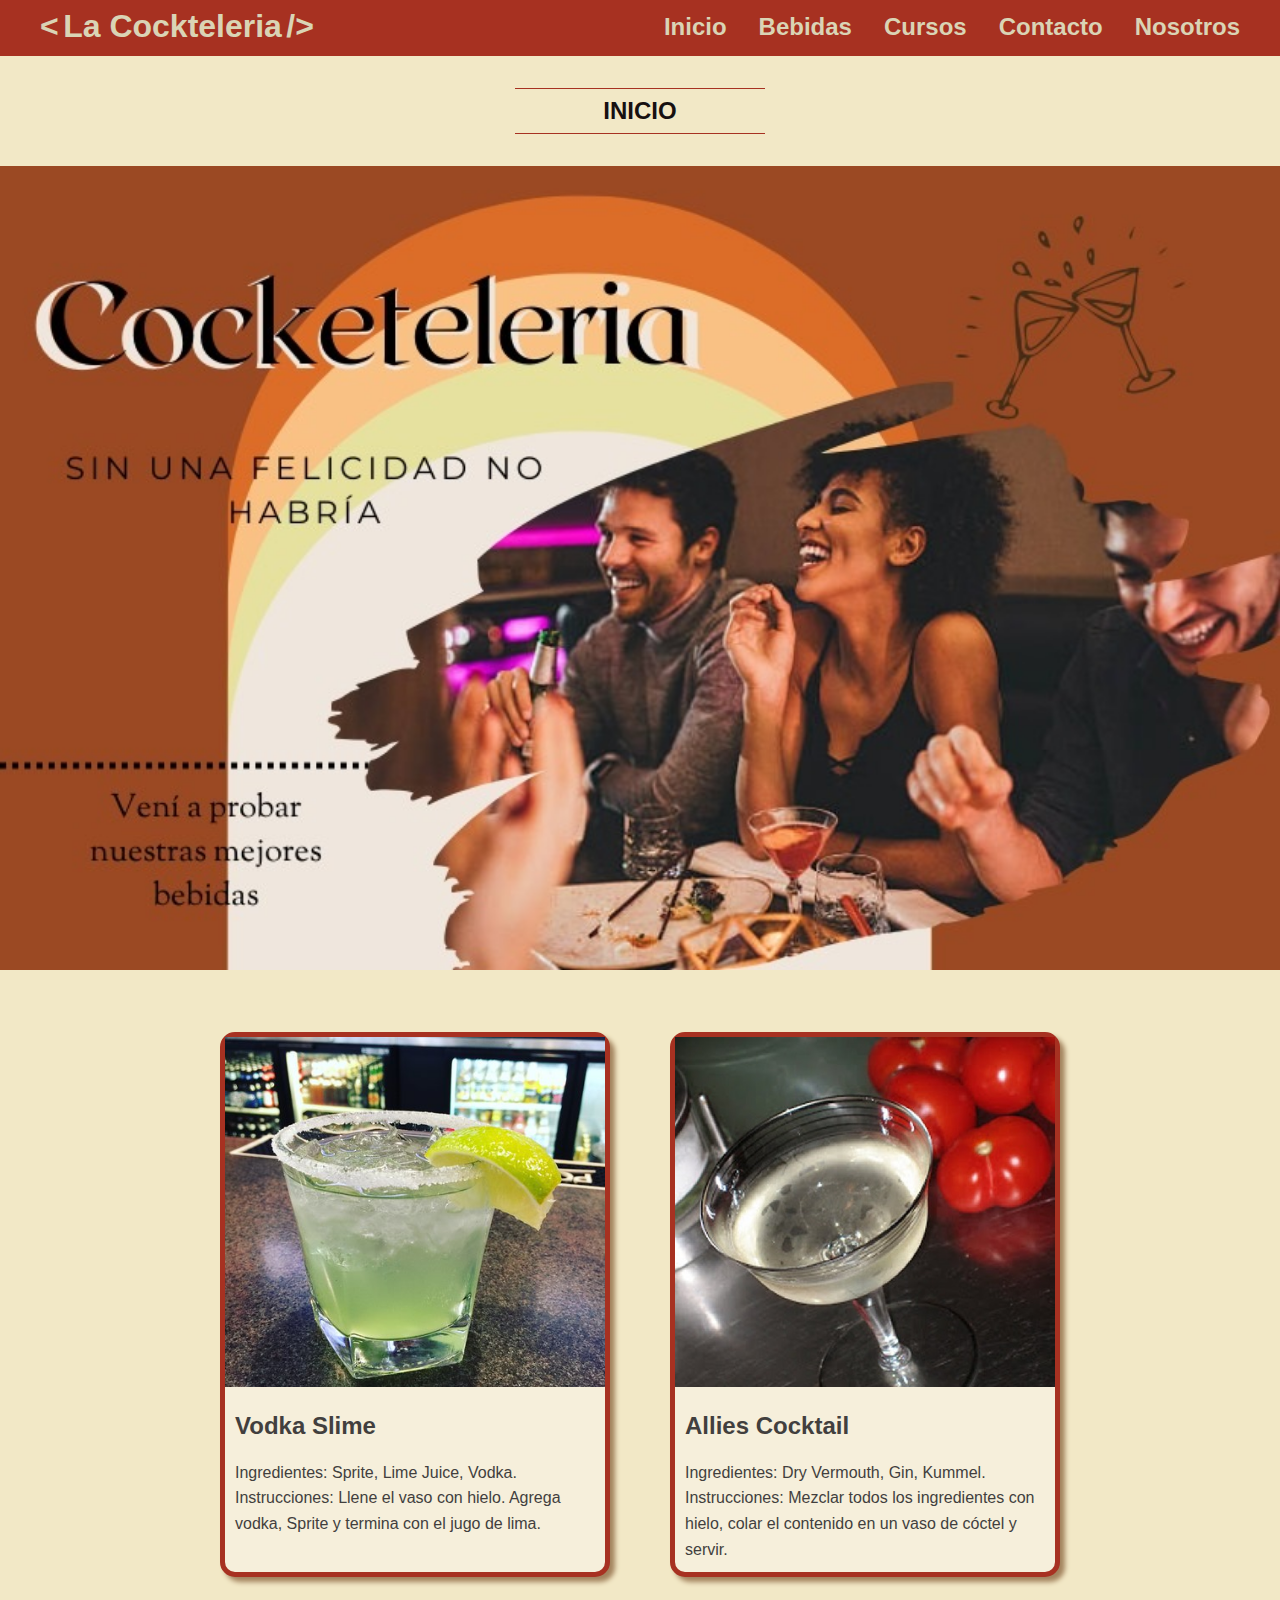
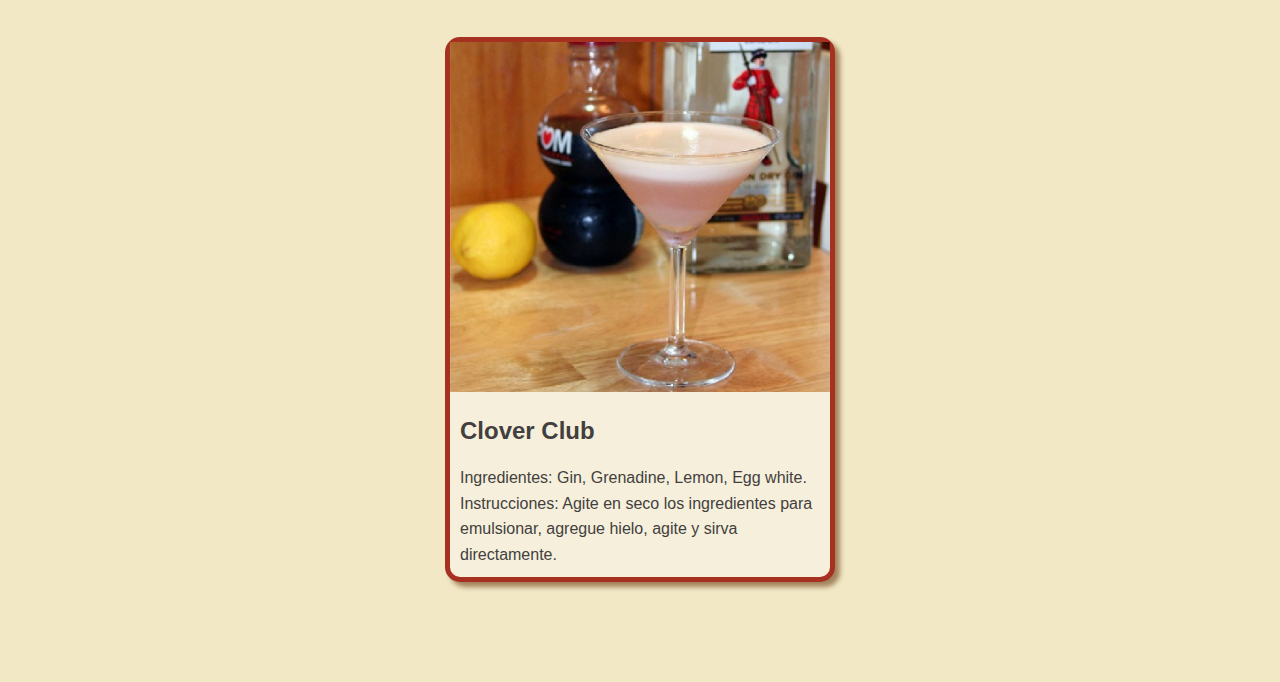
==== commit 764eed25: "Merge pull request #9 from eduardo-salinas/drinks" ====
--- a/index.html
+++ b/index.html
@@ -42,46 +42,34 @@
      <div class="slider-box">
      <ul>
         <li>
-            <img src="foto1.PNG" alt="">
+            <img src="/assets/index/foto_1.jpg" alt="">
             <div class="textocarrucel">
-                <h2>Imagen 1</h2>
-                <p> Lorem ipsum dolor sit amet consectetur, adipisicing elit. Libero quae 
-                    voluptas, ducimus nostrum, tempore et ullam aliquid dolorum repellat 
-                    suscipit at amet nisi recusandae doloribus iste vitae dicta molestiae 
-                    officiis?</p>
+                <h2></h2>
+                <p></p>
             
             </div>
         </li>
         <li>
-            <img src="foto2.PNG" alt="">
+            <img src="/assets/index/foto_2.jpg" alt="">
             <div class="textocarrucel">
-                <h2>Imagen 2</h2>
-                <p> Lorem ipsum dolor sit amet consectetur, adipisicing elit. Libero quae 
-                    voluptas, ducimus nostrum, tempore et ullam aliquid dolorum repellat 
-                    suscipit at amet nisi recusandae doloribus iste vitae dicta molestiae 
-                    officiis?</p>
+                <h2></h2>
+                <p></p>
             
             </div>
         </li>
         <li>
-            <img src="productos-diaego.jpg" alt="">
+            <img src="/assets/index/foto_3.jpg" alt="">
             <div class="textocarrucel">
-                <h2>Imagen 3</h2>
-                <p> Lorem ipsum dolor sit amet consectetur, adipisicing elit. Libero quae 
-                    voluptas, ducimus nostrum, tempore et ullam aliquid dolorum repellat 
-                    suscipit at amet nisi recusandae doloribus iste vitae dicta molestiae 
-                    officiis?</p>
+                <h2></h2>
+                <p></p>
             
             </div>
         </li>
         <li>
-            <img src="IMAGEN-kArE-U21627094969fhG-620x370@abc.jpg" alt="">
+            <img src="/assets/index/foto_4.jpg" alt="">
             <div class="textocarrucel">
-                <h2>Imagen 4</h2>
-                <p> Lorem ipsum dolor sit amet consectetur, adipisicing elit. Libero quae 
-                    voluptas, ducimus nostrum, tempore et ullam aliquid dolorum repellat 
-                    suscipit at amet nisi recusandae doloribus iste vitae dicta molestiae 
-                    officiis?</p>
+                <h2></h2>
+                <p></p>
             
             </div>
         </li>
@@ -90,30 +78,23 @@
     <section class="contenedor">
         <div class="carta">
         <div class="card-img car-1"></div>
-        <h2>Titulo 1</h2>
-        <p>Lorem ipsum dolor sit amet consectetur adipisicing elit.
-            Labore eaque, dignissimos laudantium totam magnam possimus amet repellat.
-            Hic quidem voluptas sed, dicta rem illum autem, aperiam, quas nisi accusamus 
-            itaque?</p>
-            <a href="">Leer Mas</a>
+        <h2>Vodka Slime</h2>
+        <p>Ingredientes: Sprite, Lime Juice, Vodka. 
+            Instrucciones: 
+            Llene el vaso con hielo. Agrega vodka, Sprite y termina con el jugo de lima.</p>
         </div>
         <div class="carta">
             <div class="card-img car-2"></div>
-            <h2>Titulo 2</h2>
-            <p>Lorem ipsum dolor sit amet consectetur adipisicing elit.
-                Labore eaque, dignissimos laudantium totam magnam possimus amet repellat.
-                Hic quidem voluptas sed, dicta rem illum autem, aperiam, quas nisi accusamus 
-                itaque?</p>
-                <a href="">Leer Mas</a>
+            <h2>Allies Cocktail</h2>
+            <p>Ingredientes: Dry Vermouth, Gin, Kummel.
+                Instrucciones: Mezclar todos los ingredientes con hielo, colar el contenido en un vaso de cóctel y servir.</p>
             </div>
             <div class="carta">
                 <div class="card-img car-3 "></div>
-                <h2>Titulo 3</h2>
-                <p>Lorem ipsum dolor sit amet consectetur adipisicing elit.
-                    Labore eaque, dignissimos laudantium totam magnam possimus amet repellat.
-                    Hic quidem voluptas sed, dicta rem illum autem, aperiam, quas nisi accusamus 
-                    itaque?</p>
-                    <a href="">Leer Mas</a>
+                <h2>Clover Club</h2>
+                <p>Ingredientes: Gin, Grenadine, Lemon, Egg white.
+                    Instrucciones: 
+                    Agite en seco los ingredientes para emulsionar, agregue hielo, agite y sirva directamente.</p>
                 </div>
     </section>
   </body>
--- a/style/inicio.css
+++ b/style/inicio.css
@@ -68,40 +68,43 @@
 }
 }
 .contenedor{
+    width: auto;
+    height: auto;
     margin: 10px 10px 70px 10px;
     padding: auto;
     display: flex;
     justify-content: center;
     flex-wrap: wrap;
-    
-
 }
 .carta{
-    background-color: #ebbc91;
-    width: 330px;
-    /* height: 400px; */
-    margin: 30px 70px;
-    border-radius:15px 15px 0 0  ;
-    -webkit-border-radius:15px 15px 0 0  ;
-    -moz-border-radius:15px 15px 0 0  ;
-    -ms-border-radius:15px 15px 0 0  ;
-    -o-border-radius:15px 15px 0 0  ;
-    box-shadow: 10px 5px 5px rgb(163, 131, 94);
+    background-color: #f6efdb;
+    width: 390px;
+    border: 5px solid #A73121;
+    margin: 30px 30px;
+    border-radius:15px;
+    -webkit-border-radius:15px;
+    -moz-border-radius:15px;
+    -ms-border-radius:15px;
+    -o-border-radius:15px;
+    box-shadow: 5px 5px 5px rgb(163, 131, 94);
 }
 .card-img{
     background-color: rgb(173, 43, 10);
-    height: 150px;
+    height: 350px;
     margin-bottom: 15px;
     background-size: cover;
 }
 .car-1 {
-    background-image: url(foto1.PNG);
+    background-image: url(/assets/index/vodkacoc.jpg);
+    max-width: 100%;
 }
 .car-2 {
-    background-image: url(foto2.PNG);
+    background-image: url(/assets/index/alliescoc.jpg);
+    max-width: 100%;
 }
 .car-3 {
-    background-image: url(IMAGEN-kArE-U21627094969fhG-620x370@abc.jpg);
+    background-image: url(/assets/index/clovercoc.jpg);
+    max-width: 100%;
 }
 .carta h2{
  padding: 10px;
@@ -118,8 +121,6 @@
     margin: 25px 50px;
 }
 .carta:hover{
-    color: rgb(237, 210, 173);
-    background-color: rgb(185, 58, 19);
     transform: scale(1.03);
     -webkit-transform: scale(1.03);
     -moz-transform: scale(1.03);
--- a/style/style.css
+++ b/style/style.css
@@ -98,7 +98,24 @@
 .contact-form {
   margin: 2rem auto;
   padding: 1rem;
+  border: 5px solid #A73121;
+  border-radius: 10px;
+  background-color: #f6efdb;
   max-width: 800px;
+}
+
+.contact-form:hover{
+  transform: scale(1.03);
+  -webkit-transform: scale(1.03);
+  -moz-transform: scale(1.03);
+  -ms-transform: scale(1.03);
+  -o-transform: scale(1.03);
+  transition: all 1s ease;
+  -webkit-transition: all 1s ease;
+  -moz-transition: all 1s ease;
+  -ms-transition: all 1s ease;
+  -o-transition: all 1s ease;
+  text-decoration: none;
 }
 
 .contact-form > * {
@@ -389,6 +406,20 @@
     align-items: center;
   }
   
+  .contact-card:hover{
+    transform: scale(1.03);
+    -webkit-transform: scale(1.03);
+    -moz-transform: scale(1.03);
+    -ms-transform: scale(1.03);
+    -o-transform: scale(1.03);
+    transition: all 1s ease;
+    -webkit-transition: all 1s ease;
+    -moz-transition: all 1s ease;
+    -ms-transition: all 1s ease;
+    -o-transition: all 1s ease;
+    text-decoration: none;
+  }
+
   .contact-card > svg {
     width: 2rem;
     height: 2rem;
@@ -447,6 +478,9 @@
   padding: 1rem;
   width: 100%;
   height: 144px;
+  border: 5px solid var(--second-color);
+  border-radius: 10px;
+  background-color: #f6efdb;
   display: flex;
   flex-direction: column;
   justify-content: space-around;
